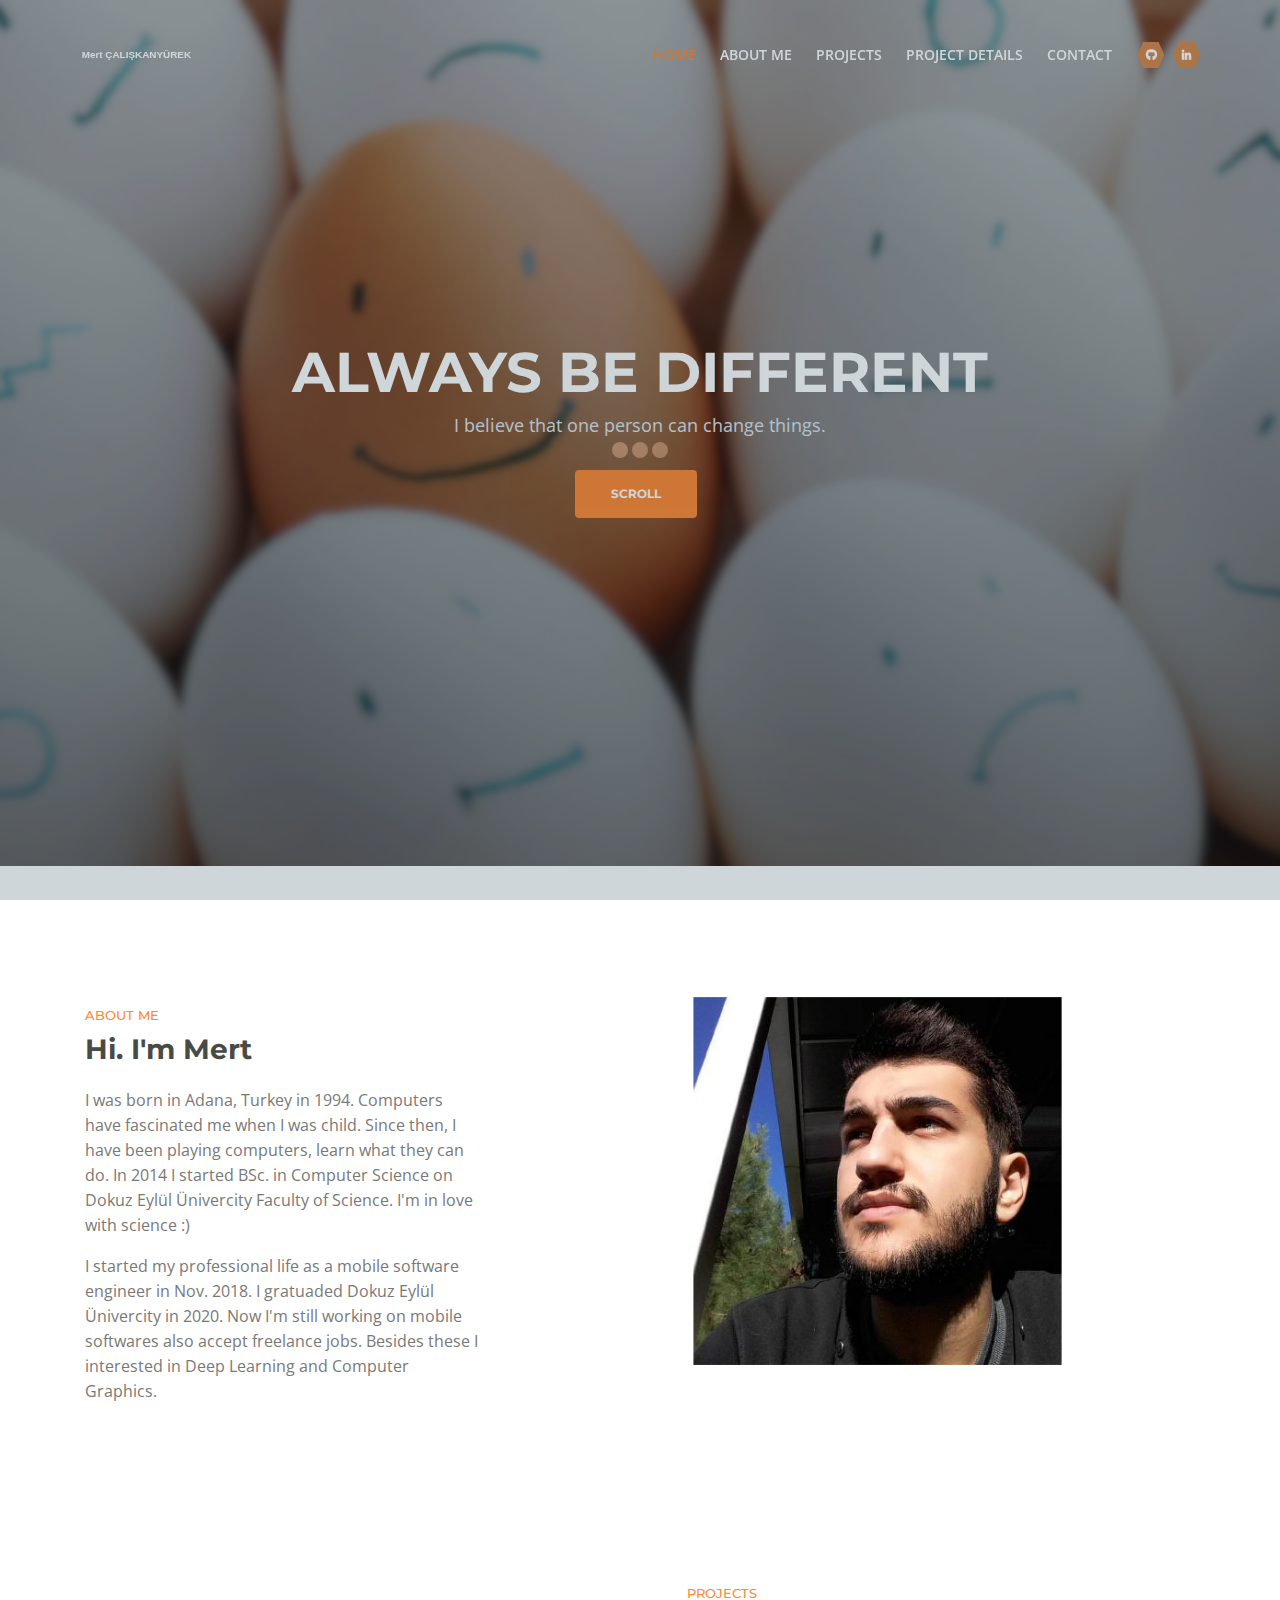
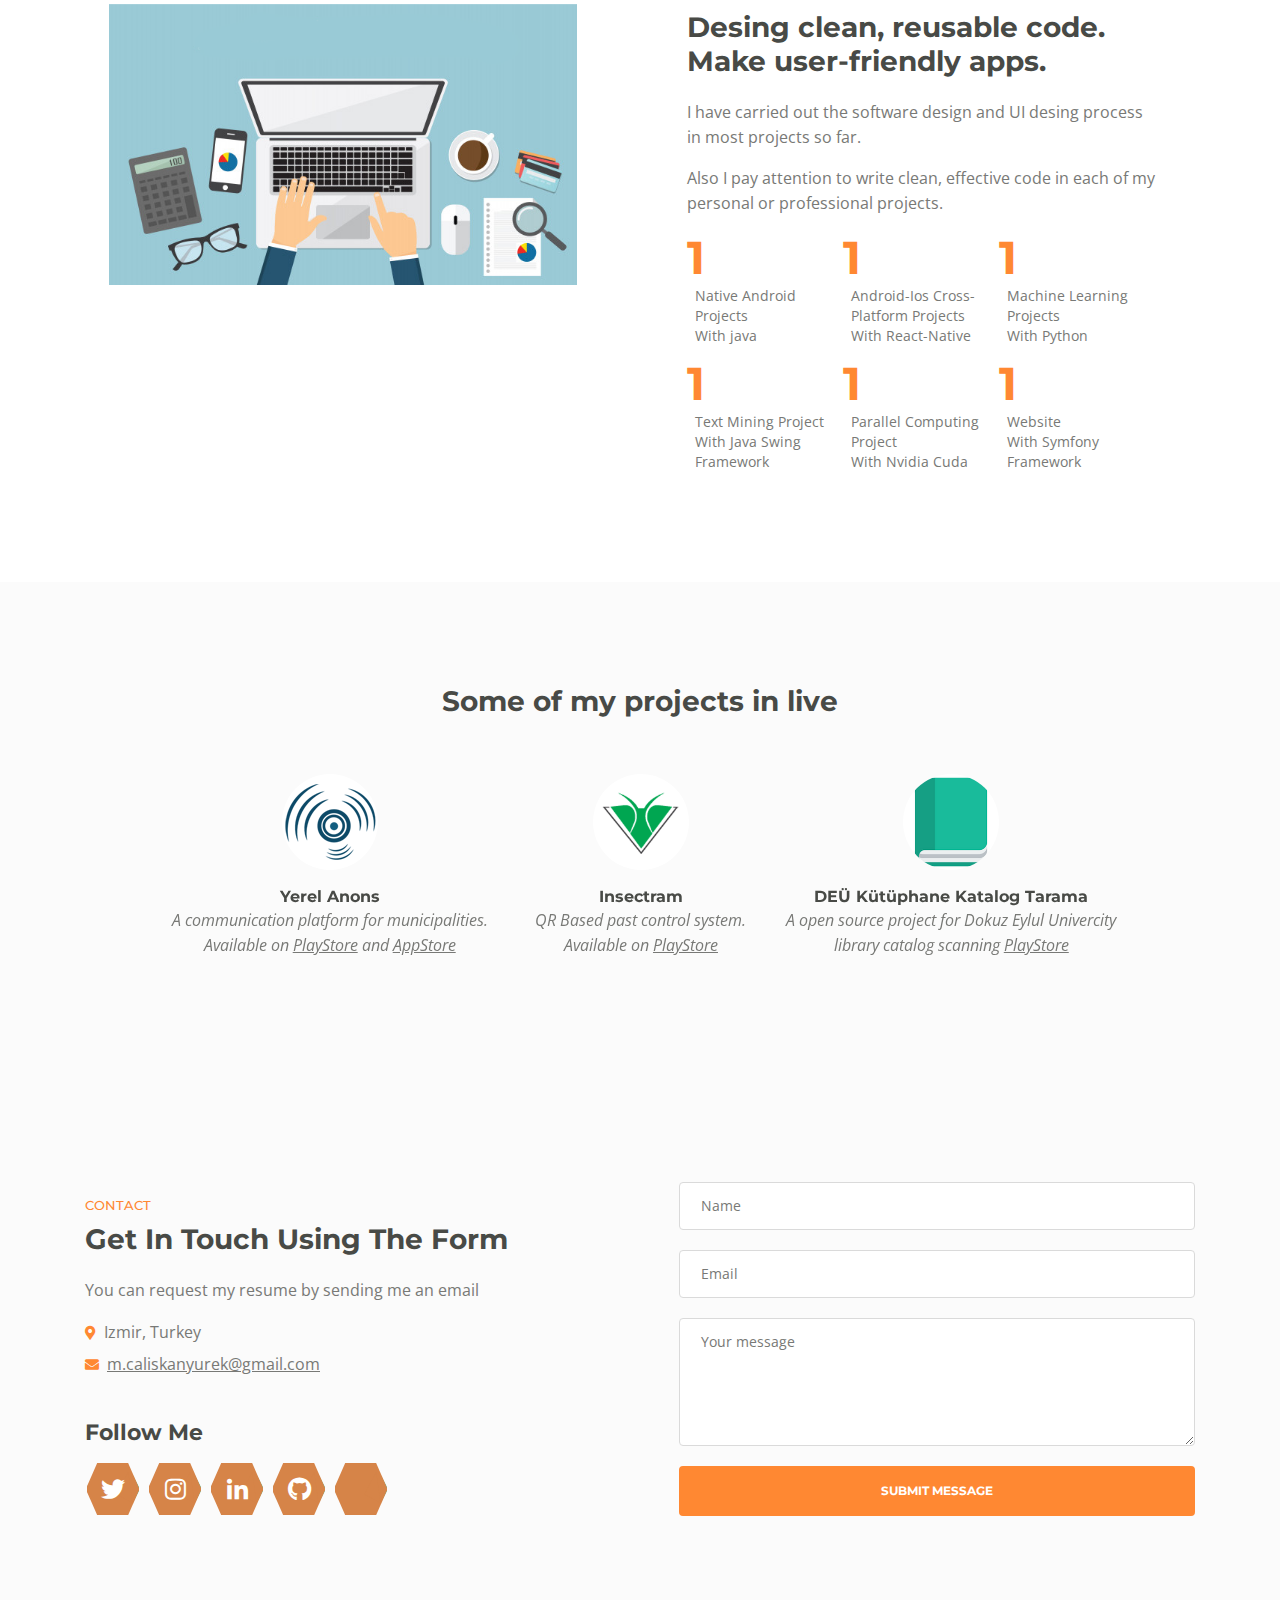
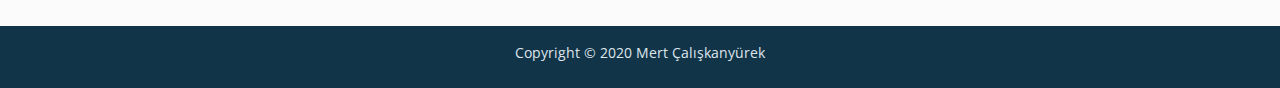
==== index.html @ 9ec05bd0 "first commit" ====
<!DOCTYPE html>
<html lang="en">
<head>
    <meta charset="utf-8">
    <meta name="viewport" content="width=device-width, initial-scale=1, shrink-to-fit=no">

    <!-- SEO Meta Tags -->
    <meta name="description" content="My name is Mert. I am a computer scientist. I computer softwares and what they can do.">
    <meta name="author" content="Mert Çalışkanyürek">

    <!-- OG Meta Tags to improve the way the post looks when you share the page on LinkedIn, Facebook, Google+ -->
	<meta property="og:site_name" content="Mert Çalışkanyürek Personal Website" /> <!-- website name -->
	<meta property="og:site" content="mertcaliskanyurek.github.io" /> <!-- website link -->
	<meta property="og:title" content="Mert Çalışkanyürek Personal Website"/> <!-- title shown in the actual shared post -->
	<meta property="og:description" content="Mert Çalışkanyürek Personal Website" /> <!-- description shown in the actual shared post -->

    <!-- Website Title -->
    <title>Mert Çalışkanyürek Personal Website</title>

    <!-- Styles -->
    <link href="https://fonts.googleapis.com/css?family=Montserrat:500,700&display=swap&subset=latin-ext" rel="stylesheet">
    <link href="https://fonts.googleapis.com/css?family=Open+Sans:400,400i,600&display=swap&subset=latin-ext" rel="stylesheet">
    <link href="css/bootstrap.css" rel="stylesheet">
    <link href="css/fontawesome-all.css" rel="stylesheet">
    <link href="css/swiper.css" rel="stylesheet">
	<link href="css/magnific-popup.css" rel="stylesheet">
	<link href="css/styles.css" rel="stylesheet">

	<!-- Favicon  -->
    <link rel="icon" href="images/favicon.png">
</head>
<body data-spy="scroll" data-target=".fixed-top">

    <!-- Preloader -->
	<div class="spinner-wrapper">
        <div class="spinner">
            <div class="bounce1"></div>
            <div class="bounce2"></div>
            <div class="bounce3"></div>
        </div>
    </div>
    <!-- end of preloader -->


    <!-- Navbar -->
    <nav class="navbar navbar-expand-md navbar-dark navbar-custom fixed-top">
        <!-- Text Logo - Use this if you don't have a graphic logo -->
        <!-- <a class="navbar-brand logo-text page-scroll" href="index.html">Aria</a> -->

        <!-- Image Logo -->
        <a class="navbar-brand logo-image" href="index.html"><img src="images/logo.svg" alt="alternative"></a>

        <!-- Mobile Menu Toggle Button -->
        <button class="navbar-toggler" type="button" data-toggle="collapse" data-target="#navbarsExampleDefault" aria-controls="navbarsExampleDefault" aria-expanded="false" aria-label="Toggle navigation">
            <span class="navbar-toggler-awesome fas fa-bars"></span>
            <span class="navbar-toggler-awesome fas fa-times"></span>
        </button>
        <!-- end of mobile menu toggle button -->

        <div class="collapse navbar-collapse" id="navbarsExampleDefault">
            <ul class="navbar-nav ml-auto">
                <li class="nav-item">
                    <a class="nav-link page-scroll" href="#header">HOME <span class="sr-only">(current)</span></a>
                </li>
                <li class="nav-item">
                    <a class="nav-link page-scroll" href="#about">ABOUT ME</a>
                </li>
                <li class="nav-item">
                    <a class="nav-link page-scroll" href="#projects">PROJECTS</a>
                </li>
                <li class="nav-item">
                    <a class="nav-link page-scroll" href="#project_details">PROJECT DETAILS</a>
                </li>
                <li class="nav-item">
                    <a class="nav-link page-scroll" href="#contact">CONTACT</a>
                </li>
            </ul>
            <span class="nav-item social-icons">
                <span class="fa-stack">
                    <a href="https://github.com/mertcaliskanyurek">
                        <span class="hexagon"></span>
                        <i class="fab fa-github fa-stack-1x"></i>
                    </a>
                </span>
                <span class="fa-stack">
                    <a href="https://www.linkedin.com/in/mert-%C3%A7al%C4%B1%C5%9Fkany%C3%BCrek-559464158">
                        <span class="hexagon"></span>
                        <i class="fab fa-linkedin-in fa-stack-1x"></i>
                    </a>
                </span>
            </span>
        </div>
    </nav> <!-- end of navbar -->
    <!-- end of navbar -->


    <!-- Header -->
    <header id="header" class="header">
        <div class="header-content">
            <div class="container">
                <div class="row">
                    <div class="col-lg-12">
                        <div class="text-container">
                            <h1>ALWAYS BE <span id="js-rotating">DIFFERENT, PASSIONATE, CREATIVE</span></h1>
                            <p class="p-heading p-large">I believe that one person can change things.</p>
                            <a class="btn-solid-lg page-scroll" href="#about">SCROLL</a>
                        </div>
                    </div> <!-- end of col -->
                </div> <!-- end of row -->
            </div> <!-- end of container -->
        </div> <!-- end of header-content -->
    </header> <!-- end of header -->
    <!-- end of header -->

    <!-- ABOUT -->
    <div id="about" class="basic-1">
        <div class="container">
            <div class="row">
                <div class="col-lg-5">
                    <div class="text-container">
                        <div class="section-title">ABOUT ME</div>
                        <h2>Hi. I'm Mert</h2>
                        <p>I was born in Adana, Turkey in 1994. Computers have fascinated me when I was child.
                          Since then, I have been playing computers, learn what they can do. In 2014 I started
                          BSc. in Computer Science on Dokuz Eylül Ünivercity Faculty of Science. I'm in love with science :)
                        </p>
                        <p>
                          I started my professional life as a mobile software engineer in Nov. 2018.
                          I gratuaded Dokuz Eylül Ünivercity in 2020. Now I'm still working on mobile softwares also accept freelance jobs.
                          Besides these I interested in Deep Learning and Computer Graphics.
                        </p>
                        <!--<p class="testimonial-text">"Our mission here at Aira is to get you through those tough moments relying on our team's expertise in starting and growing companies."</p>
                        <div class="testimonial-author">Louise Donovan - CEO</div>-->
                    </div> <!-- end of text-container -->
                </div> <!-- end of col -->
                <div class="col-lg-7">
                    <div class="image-container">
                        <img class="img-fluid" src="images/about.png" alt="alternative">
                    </div> <!-- end of image-container -->
                </div> <!-- end of col -->
            </div> <!-- end of row -->
        </div> <!-- end of container -->
    </div> <!-- end of basic-1 -->
    <!-- end of intro -->


    <!-- Description -->

    <!-- end of description -->


    <!-- Services -->

    <!-- end of services -->


    <!-- Details -->


    <!-- end of details  -->




    <!-- Projects -->

    <!-- end of projects -->


    <!-- Project Lightboxes -->

    <!-- end of project lightboxes -->

    <!-- Team -->

    <!-- end of team -->


    <!-- About -->
    <div id="projects" class="counter">
        <div class="container">
            <div class="row">
                <div class="col-lg-5 col-xl-6">
                    <div class="image-container">
                        <img class="img-fluid" src="images/projects.png" alt="alternative">
                    </div> <!-- end of image-container -->
                </div> <!-- end of col -->
                <div class="col-lg-7 col-xl-6">
                    <div class="text-container">
                        <div class="section-title">PROJECTS</div>
                        <h2>Desing clean, reusable code. Make user-friendly apps.</h2>
                        <p>I have carried out the software design and UI desing process in most projects so far.</p>
                        <p>Also I pay attention to write clean, effective code in each of my personal or professional projects.</p>

                        <!-- Counter -->
                        <div id="counter">
                            <div class="cell">
                                <div class="counter-value number-count" data-count="5">1</div>
                                <div class="counter-info">Native Android Projects<br>With java</div>
                            </div>
                            <div class="cell">
                                <div class="counter-value number-count" data-count="4">1</div>
                                <div class="counter-info">Android-Ios Cross-Platform Projects<br>With React-Native</div>
                            </div>
                            <div class="cell">
                                <div class="counter-value number-count" data-count="2">1</div>
                                <div class="counter-info">Machine Learning Projects<br>With Python</div>
                            </div>
                        </div>
                        <div id="counter">
                            <div class="cell">
                                <div class="counter-value number-count" data-count="1">1</div>
                                <div class="counter-info">Text Mining Project<br>With Java Swing Framework</div>
                            </div>
                            <div class="cell">
                                <div class="counter-value number-count" data-count="1">1</div>
                                <div class="counter-info">Parallel Computing Project <br>With Nvidia Cuda</div>
                            </div>
                            <div class="cell">
                                <div class="counter-value number-count" data-count="1">1</div>
                                <div class="counter-info">Website <br>With Symfony Framework</div>
                            </div>
                        </div>
                        <!-- end of counter -->

                    </div> <!-- end of text-container -->
                </div> <!-- end of col -->
            </div> <!-- end of row -->
        </div> <!-- end of container -->
    </div> <!-- end of counter -->
    <!-- end of about -->

    <!-- Testimonials -->
    <div id="project_details" class="slider">
        <div class="container">
            <div class="row">
                <div class="col-lg-12">
                    <h2>Some of my projects in live</h2>
                    <p class="p-heading"></p>
                </div> <!-- end of col -->
            </div> <!-- end of row -->
            <div class="row">
                <div class="col-lg-12">

                    <!-- Card Slider -->
                    <div class="slider-container">
                        <div class="swiper-container card-slider">
                            <div class="swiper-wrapper">

                                <!-- Slide -->
                                <div class="">
                                    <div class="card">
                                        <a class="card-image mb-3" href="https://yerelanons.net" class="card-body">
                                            <img class="card-image" src="images/yerelanons.png" title="go to website">
                                        </a>
                                        <div class="testimonial-author">Yerel Anons</div>
                                        <div class="testimonial-text">A communication platform for municipalities.
                                          Available on <a href="https://play.google.com/store/apps/details?id=com.yerelanons">PlayStore</a>
                                          and <a href="https://apps.apple.com/tr/app/yerel-anons/id1500438122?l=tr"> AppStore </a>
                                        </div>
                                    </div>
                                </div> <!-- end of swiper-slide -->
                                <!-- end of slide -->

                                <!-- Slide -->
                                <div class="">
                                    <div class="card">
                                        <a class="card-image mb-3" href="https://insectram.io" class="card-body">
                                            <img class="card-image"src="images/insectram.png" title="go to website">
                                        </a>
                                        <div class="testimonial-author">Insectram</div>
                                        <div class="testimonial-text">QR Based past control system. Available on
                                          <a href="https://play.google.com/store/apps/details?id=tr.com.datahan.insectram">PlayStore</a>
                                        </div>
                                    </div>
                                </div> <!-- end of swiper-slide -->
                                <!-- end of slide -->

                                <!-- Slide -->
                                <div class="">
                                    <div class="card">
                                        <a class="card-image mb-3" href="http://www.kutuphane.deu.edu.tr/en/home-page/" class="card-body">
                                            <img class="card-image"src="images/deu.png" title="go to website">
                                        </a>
                                        <div class="testimonial-author">DEÜ Kütüphane Katalog Tarama</div>
                                        <div class="testimonial-text">A open source project for Dokuz Eylul Univercity library catalog scanning
                                          <a href="https://play.google.com/store/apps/details?id=mosstech.dokuzeylulkatalogtarama">PlayStore</a>
                                        </div>
                                    </div>
                                </div> <!-- end of swiper-slide -->
                                <!-- end of slide -->

                            </div> <!-- end of swiper-wrapper -->

                            <!-- Add Arrows
                            <div class="swiper-button-next"></div>
                            <div class="swiper-button-prev"></div>
                            <!- end of add arrows -->

                        </div> <!-- end of swiper-container -->
                    </div> <!-- end of sliedr-container -->
                    <!-- end of card slider -->

                </div> <!-- end of col -->
            </div> <!-- end of row -->
        </div> <!-- end of container -->
    </div> <!-- end of slider -->
    <!-- end of testimonials -->


    <!-- Contact -->
    <div id="contact" class="form-2">
        <div class="container">
            <div class="row">
                <div class="col-lg-6">
                    <div class="text-container">
                        <div class="section-title">CONTACT</div>
                        <h2>Get In Touch Using The Form</h2>
                        <p>You can request my resume by sending me an email</p>
                        <ul class="list-unstyled li-space-lg">
                            <li class="address"><i class="fas fa-map-marker-alt"></i>Izmir, Turkey</li>
                            <li><i class="fas fa-envelope"></i><a href="mailto:m.caliskanyurek@gmail.com">m.caliskanyurek@gmail.com</a></li>
                        </ul>
                        <h3>Follow Me</h3>

                        <span class="fa-stack">
                            <a href="https://twitter.com/mertsoyadiuzun">
                                <span class="hexagon"></span>
                                <i class="fab fa-twitter fa-stack-1x"></i>
                            </a>
                        </span>
                        <span class="fa-stack">
                            <a href="https://www.instagram.com/m.caliskanyurek/">
                                <span class="hexagon"></span>
                                <i class="fab fa-instagram fa-stack-1x"></i>
                            </a>
                        </span>
                        <span class="fa-stack">
                            <a href="https://www.linkedin.com/in/mert-%C3%A7al%C4%B1%C5%9Fkany%C3%BCrek-559464158">
                                <span class="hexagon"></span>
                                <i class="fab fa-linkedin-in fa-stack-1x"></i>
                            </a>
                        </span>
                        <span class="fa-stack">
                            <a href="https://github.com/mertcaliskanyurek">
                                <span class="hexagon"></span>
                                <i class="fab fa-github fa-stack-1x"></i>
                            </a>
                        </span>
                        <span class="fa-stack">
                            <a href="https://www.hackerrank.com/m_caliskanyurek">
                                <span class="hexagon"></span>
                                <i class="fab fa-hackerrank fa-stack-1x"></i>
                            </a>
                        </span>
                    </div> <!-- end of text-container -->
                </div> <!-- end of col -->
                <div class="col-lg-6">

                    <!-- Contact Form -->
                    <form id="contactForm" data-toggle="validator" data-focus="false">
                        <div class="form-group">
                            <input type="text" class="form-control-input" id="cname" required>
                            <label class="label-control" for="cname">Name</label>
                            <div class="help-block with-errors"></div>
                        </div>
                        <div class="form-group">
                            <input type="email" class="form-control-input" id="cemail" required>
                            <label class="label-control" for="cemail">Email</label>
                            <div class="help-block with-errors"></div>
                        </div>
                        <div class="form-group">
                            <textarea class="form-control-textarea" id="cmessage" required></textarea>
                            <label class="label-control" for="cmessage">Your message</label>
                            <div class="help-block with-errors"></div>
                        </div>
                        <div class="form-group">
                            <button type="submit" class="form-control-submit-button">SUBMIT MESSAGE</button>
                        </div>
                        <div class="form-message">
                            <div id="cmsgSubmit" class="h3 text-center hidden"></div>
                        </div>
                    </form>
                    <!-- end of contact form -->

                </div> <!-- end of col -->
            </div> <!-- end of row -->
        </div> <!-- end of container -->
    </div> <!-- end of form-2 -->
    <!-- end of contact -->

    <!-- Copyright -->
    <div class="copyright">
        <div class="container">
            <div class="row">
                <div class="col-lg-12">
                    <p class="p-small">Copyright © 2020 <a href="#">Mert Çalışkanyürek</a></p>
                </div> <!-- end of col -->
            </div> <!-- enf of row -->
        </div> <!-- end of container -->
    </div> <!-- end of copyright -->
    <!-- end of copyright -->


    <!-- Scripts -->
    <script src="js/jquery.min.js"></script> <!-- jQuery for Bootstrap's JavaScript plugins -->
    <script src="js/popper.min.js"></script> <!-- Popper tooltip library for Bootstrap -->
    <script src="js/bootstrap.min.js"></script> <!-- Bootstrap framework -->
    <script src="js/jquery.easing.min.js"></script> <!-- jQuery Easing for smooth scrolling between anchors -->
    <script src="js/swiper.min.js"></script> <!-- Swiper for image and text sliders -->
    <script src="js/jquery.magnific-popup.js"></script> <!-- Magnific Popup for lightboxes -->
    <script src="js/morphext.min.js"></script> <!-- Morphtext rotating text in the header -->
    <script src="js/isotope.pkgd.min.js"></script> <!-- Isotope for filter -->
    <script src="js/validator.min.js"></script> <!-- Validator.js - Bootstrap plugin that validates forms -->
    <script src="js/scripts.js"></script> <!-- Custom scripts -->
</body>
</html>
---- css/styles.css ----
ff8832/* Template: Aria - Business HTML Landing Page Template
   Author: Inovatik
   Created: Jul 2019
   Description: Master CSS file
*/

/*****************************************
Table Of Contents:

01. General Styles
02. Preloader
03. Navigation
04. Header
05. Intro
06. Description
07. Services
08. Details 1
09. Details 2
10. Testimonials
11. Call Me
12. Projects
13. Project Lightboxes
14. Team
15. About
16. Contact
17. Footer
18. Copyright
19. Back To Top Button
20. Extra Pages
21. Media Queries
******************************************/

/*****************************************
Colors:

- Backgrounds - light gray #fbfbfb
- Background - dark blue #153e52
- Backgrounds navbar, footer - dark gray #113448
- Buttons, bullets, icons - green #ff8832 new ff8832
- Headings text - black #484a46
- Body text - gray #787976
- Body text - light gray #dfe5ec
******************************************/


/******************************/
/*     01. General Styles     */
/******************************/
body,
html {
    width: 100%;
	height: 100%;
}

body, p {
	color: #787976;
	font: 400 1rem/1.5625rem "Open Sans", sans-serif;
}

.p-large {
	font: 400 1.125rem/1.625rem "Open Sans", sans-serif;
}

.p-small {
	font: 400 0.875rem/1.375rem "Open Sans", sans-serif;
}

.p-heading {
	margin-bottom: 3.5rem;
	text-align: center;
}

.li-space-lg li {
	margin-bottom: 0.375rem;
}

.indent {
	padding-left: 1.25rem;
}

h1 {
	color: #484a46;
	font: 700 2.5rem/3rem "Montserrat", sans-serif;
}

h2 {
	color: #484a46;
	font: 700 1.75rem/2.125rem "Montserrat", sans-serif;
}

h3 {
	color: #484a46;
	font: 700 1.375rem/1.75rem "Montserrat", sans-serif;
}

h4 {
	color: #484a46;
	font: 700 1.25rem/1.625rem "Montserrat", sans-serif;
}

h5 {
	color: #484a46;
	font: 700 1.125rem/1.5rem "Montserrat", sans-serif;
}

h6 {
	color: #484a46;
	font: 700 1rem/1.375rem "Montserrat", sans-serif;
}

a {
	color: #787976;
	text-decoration: underline;
}

a:hover {
	color: #787976;
	text-decoration: underline;
}

a.green {
	color: #ff8832;
}

a.white,
.white {
	color: #dfe5ec;
}

.testimonial-text {
	font-style: italic;
}

.testimonial-author {
	font: 700 1rem/1.375rem "Montserrat", sans-serif;
}

strong {
	color: #484a46;
}

.section-title {
	color: #ff8832;
	font: 500 0.8125rem/1.125rem "Montserrat", sans-serif;
}

.btn-solid-reg {
	display: inline-block;
	padding: 1.1875rem 1.875rem 1.1875rem 1.875rem;
	border: 0.125rem solid #ff8832;
	border-radius: 0.25rem;
	background-color: #ff8832;
	color: #fff;
	font: 700 0.75rem/0 "Montserrat", sans-serif;
	text-decoration: none;
	transition: all 0.2s;
}

.btn-solid-reg:hover {
	background-color: transparent;
	color: #ff8832;
	text-decoration: none;
}

.btn-solid-lg {
	display: inline-block;
	padding: 1.375rem 2.125rem 1.375rem 2.125rem;
	border: 0.125rem solid #ff8832;
	border-radius: 0.25rem;
	background-color: #ff8832;
	color: #fff;
	font: 700 0.75rem/0 "Montserrat", sans-serif;
	text-decoration: none;
	transition: all 0.2s;
}

.btn-solid-lg:hover {
	background-color: transparent;
	color: #ff8832;
	text-decoration: none;
}

.btn-outline-reg {
	display: inline-block;
	padding: 1.1875rem 1.875rem 1.1875rem 1.875rem;
	border: 0.125rem solid #787976;
	border-radius: 0.25rem;
	background-color: transparent;
	color: #787976;
	font: 700 0.75rem/0 "Montserrat", sans-serif;
	text-decoration: none;
	transition: all 0.2s;
}

.btn-outline-reg:hover {
	background-color: #787976;
	color: #fff;
	text-decoration: none;
}

.btn-outline-lg {
	display: inline-block;
	padding: 1.375rem 2.125rem 1.375rem 2.125rem;
	border: 0.125rem solid #787976;
	border-radius: 0.25rem;
	background-color: transparent;
	color: #787976;
	font: 700 0.75rem/0 "Montserrat", sans-serif;
	text-decoration: none;
	transition: all 0.2s;
}

.btn-outline-lg:hover {
	background-color: #787976;
	color: #fff;
	text-decoration: none;
}

.btn-outline-sm {
	display: inline-block;
	padding: 1rem 1.625rem 0.9375rem 1.625rem;
	border: 0.125rem solid #787976;
	border-radius: 0.25rem;
	background-color: transparent;
	color: #787976;
	font: 700 0.75rem/0 "Montserrat", sans-serif;
	text-decoration: none;
	transition: all 0.2s;
}

.btn-outline-sm:hover {
	background-color: #787976;
	color: #fff;
	text-decoration: none;
}

.form-group {
	position: relative;
	margin-bottom: 1.25rem;
}

.form-group.has-error.has-danger {
	margin-bottom: 0.625rem;
}

.form-group.has-error.has-danger .help-block.with-errors ul {
	margin-top: 0.375rem;
}

.label-control {
	position: absolute;
	top: 0.8125rem;
	left: 1.375rem;
	color: #787976;
	opacity: 1;
	font: 400 0.875rem/1.375rem "Open Sans", sans-serif;
	cursor: text;
	transition: all 0.2s ease;
}

/* IE10+ hack to solve lower label text position compared to the rest of the browsers */
@media screen and (-ms-high-contrast: active), screen and (-ms-high-contrast: none) {
	.label-control {
		top: 0.9375rem;
	}
}

.form-control-input:focus + .label-control,
.form-control-input.notEmpty + .label-control,
.form-control-textarea:focus + .label-control,
.form-control-textarea.notEmpty + .label-control {
	top: 0.125rem;
	opacity: 1;
	font-size: 0.75rem;
	font-weight: 500;
}

.form-control-input,
.form-control-select {
	display: block; /* needed for proper display of the label in Firefox, IE, Edge */
	width: 100%;
	padding-top: 1.25rem;
	padding-bottom: 0.25rem;
	padding-left: 1.3125rem;
	border: 1px solid #dadada;
	border-radius: 0.25rem;
	background-color: #fff;
	color: #787976;
	font: 400 0.875rem/1.375rem "Open Sans", sans-serif;
	transition: all 0.2s;
	-webkit-appearance: none; /* removes inner shadow on form inputs on ios safari */
}

.form-control-select {
	padding-top: 0.5rem;
	padding-bottom: 0.5rem;
	height: 3rem;
}

/* IE10+ hack to solve lower label text position compared to the rest of the browsers */
@media screen and (-ms-high-contrast: active), screen and (-ms-high-contrast: none) {
	.form-control-input {
		padding-top: 1.25rem;
		padding-bottom: 0.75rem;
		line-height: 1.75rem;
	}

	.form-control-select {
		padding-top: 0.875rem;
		padding-bottom: 0.75rem;
		height: 3.125rem;
		line-height: 2.125rem;
	}
}

select {
    /* you should keep these first rules in place to maintain cross-browser behavior */
    -webkit-appearance: none;
	-moz-appearance: none;
	-ms-appearance: none;
    -o-appearance: none;
    appearance: none;
    background-image: url('../images/down-arrow.png');
    background-position: 96% 50%;
    background-repeat: no-repeat;
    outline: none;
}

select::-ms-expand {
    display: none; /* removes the ugly default down arrow on select form field in IE11 */
}

.form-control-textarea {
	display: block; /* used to eliminate a bottom gap difference between Chrome and IE/FF */
	width: 100%;
	height: 8rem; /* used instead of html rows to normalize height between Chrome and IE/FF */
	padding-top: 1.25rem;
	padding-left: 1.3125rem;
	border: 1px solid #dadada;
	border-radius: 0.25rem;
	background-color: #fff;
	color: #787976;
	font: 400 1rem/1.5625rem "Open Sans", sans-serif;
	transition: all 0.2s;
}

.form-control-input:focus,
.form-control-select:focus,
.form-control-textarea:focus {
	border: 1px solid #a1a1a1;
	outline: none; /* Removes blue border on focus */
}

.form-control-input:hover,
.form-control-select:hover,
.form-control-textarea:hover {
	border: 1px solid #a1a1a1;
}

.checkbox {
	font: 400 0.875rem/1.375rem "Open Sans", sans-serif;
}

input[type='checkbox'] {
	vertical-align: -15%;
	margin-right: 0.375rem;
}

/* IE10+ hack to raise checkbox field position compared to the rest of the browsers */
@media screen and (-ms-high-contrast: active), screen and (-ms-high-contrast: none) {
	input[type='checkbox'] {
		vertical-align: -9%;
	}
}

.form-control-submit-button {
	display: inline-block;
	width: 100%;
	height: 3.125rem;
	border: 0.125rem solid #ff8832;
	border-radius: 0.25rem;
	background-color: #ff8832;
	color: #fff;
	font: 700 0.75rem/1.75rem "Montserrat", sans-serif;
	cursor: pointer;
	transition: all 0.2s;
}

.form-control-submit-button:hover {
	background-color: transparent;
	color: #ff8832;
}

/* Form Success And Error Message Formatting */
#lmsgSubmit.h3.text-center.tada.animated,
#cmsgSubmit.h3.text-center.tada.animated,
#pmsgSubmit.h3.text-center.tada.animated,
#lmsgSubmit.h3.text-center,
#cmsgSubmit.h3.text-center,
#pmsgSubmit.h3.text-center {
	display: block;
	margin-bottom: 0;
	color: #b93636;
	font: 400 1.125rem/1rem "Open Sans", sans-serif;
}

.help-block.with-errors .list-unstyled {
	color: #787976;
	font-size: 0.75rem;
	line-height: 1.125rem;
	text-align: left;
}

.help-block.with-errors ul {
	margin-bottom: 0;
}
/* end of form success and error message formatting */

/* Form Success And Error Message Animation - Animate.css */
@-webkit-keyframes tada {
	from {
		-webkit-transform: scale3d(1, 1, 1);
		-ms-transform: scale3d(1, 1, 1);
		transform: scale3d(1, 1, 1);
	}
	10%, 20% {
		-webkit-transform: scale3d(.9, .9, .9) rotate3d(0, 0, 1, -3deg);
		-ms-transform: scale3d(.9, .9, .9) rotate3d(0, 0, 1, -3deg);
		transform: scale3d(.9, .9, .9) rotate3d(0, 0, 1, -3deg);
	}
	30%, 50%, 70%, 90% {
		-webkit-transform: scale3d(1.1, 1.1, 1.1) rotate3d(0, 0, 1, 3deg);
		-ms-transform: scale3d(1.1, 1.1, 1.1) rotate3d(0, 0, 1, 3deg);
		transform: scale3d(1.1, 1.1, 1.1) rotate3d(0, 0, 1, 3deg);
	}
	40%, 60%, 80% {
		-webkit-transform: scale3d(1.1, 1.1, 1.1) rotate3d(0, 0, 1, -3deg);
		-ms-transform: scale3d(1.1, 1.1, 1.1) rotate3d(0, 0, 1, -3deg);
		transform: scale3d(1.1, 1.1, 1.1) rotate3d(0, 0, 1, -3deg);
	}
	to {
		-webkit-transform: scale3d(1, 1, 1);
		-ms-transform: scale3d(1, 1, 1);
		transform: scale3d(1, 1, 1);
	}
}

@keyframes tada {
	from {
		-webkit-transform: scale3d(1, 1, 1);
		-ms-transform: scale3d(1, 1, 1);
		transform: scale3d(1, 1, 1);
	}
	10%, 20% {
		-webkit-transform: scale3d(.9, .9, .9) rotate3d(0, 0, 1, -3deg);
		-ms-transform: scale3d(.9, .9, .9) rotate3d(0, 0, 1, -3deg);
		transform: scale3d(.9, .9, .9) rotate3d(0, 0, 1, -3deg);
	}
	30%, 50%, 70%, 90% {
		-webkit-transform: scale3d(1.1, 1.1, 1.1) rotate3d(0, 0, 1, 3deg);
		-ms-transform: scale3d(1.1, 1.1, 1.1) rotate3d(0, 0, 1, 3deg);
		transform: scale3d(1.1, 1.1, 1.1) rotate3d(0, 0, 1, 3deg);
	}
	40%, 60%, 80% {
		-webkit-transform: scale3d(1.1, 1.1, 1.1) rotate3d(0, 0, 1, -3deg);
		-ms-transform: scale3d(1.1, 1.1, 1.1) rotate3d(0, 0, 1, -3deg);
		transform: scale3d(1.1, 1.1, 1.1) rotate3d(0, 0, 1, -3deg);
	}
	to {
		-webkit-transform: scale3d(1, 1, 1);
		-ms-transform: scale3d(1, 1, 1);
		transform: scale3d(1, 1, 1);
	}
}

.tada {
	-webkit-animation-name: tada;
	animation-name: tada;
}

.animated {
	-webkit-animation-duration: 1s;
	animation-duration: 1s;
	-webkit-animation-fill-mode: both;
	animation-fill-mode: both;
}
/* end of form success and error message animation - Animate.css */

/* Fade-move Animation For Lightbox - Magnific Popup */
/* at start */
.my-mfp-slide-bottom .zoom-anim-dialog {
	opacity: 0;
	transition: all 0.2s ease-out;
	-webkit-transform: translateY(-1.25rem) perspective(37.5rem) rotateX(10deg);
	-ms-transform: translateY(-1.25rem) perspective(37.5rem) rotateX(10deg);
	transform: translateY(-1.25rem) perspective(37.5rem) rotateX(10deg);
}

/* animate in */
.my-mfp-slide-bottom.mfp-ready .zoom-anim-dialog {
	opacity: 1;
	-webkit-transform: translateY(0) perspective(37.5rem) rotateX(0);
	-ms-transform: translateY(0) perspective(37.5rem) rotateX(0);
	transform: translateY(0) perspective(37.5rem) rotateX(0);
}

/* animate out */
.my-mfp-slide-bottom.mfp-removing .zoom-anim-dialog {
	opacity: 0;
	-webkit-transform: translateY(-0.625rem) perspective(37.5rem) rotateX(10deg);
	-ms-transform: translateY(-0.625rem) perspective(37.5rem) rotateX(10deg);
	transform: translateY(-0.625rem) perspective(37.5rem) rotateX(10deg);
}

/* dark overlay, start state */
.my-mfp-slide-bottom.mfp-bg {
	opacity: 0;
	transition: opacity 0.2s ease-out;
}

/* animate in */
.my-mfp-slide-bottom.mfp-ready.mfp-bg {
	opacity: 0.8;
}
/* animate out */
.my-mfp-slide-bottom.mfp-removing.mfp-bg {
	opacity: 0;
}
/* end of fade-move animation for lightbox - magnific popup */

/* Fade Animation For Image Slider - Magnific Popup */
@-webkit-keyframes fadeIn {
	from {
		opacity: 0;
	}
	to {
		opacity: 1;
	}
}

@keyframes fadeIn {
	from {
		opacity: 0;
	}
	to {
		opacity: 1;
	}
}

.fadeIn {
	-webkit-animation: fadeIn 0.6s;
	animation: fadeIn 0.6s;
}

@-webkit-keyframes fadeOut {
	from {
		opacity: 1;
	}
	to {
		opacity: 0;
	}
}

@keyframes fadeOut {
	from {
		opacity: 1;
	}
	to {
		opacity: 0;
	}
}

.fadeOut {
	-webkit-animation: fadeOut 0.8s;
	animation: fadeOut 0.8s;
}
/* end of fade animation for image slider - magnific popup */


/*************************/
/*     02. Preloader     */
/*************************/
.spinner-wrapper {
	position: fixed;
	z-index: 999999;
	top: 0;
	right: 0;
	bottom: 0;
	left: 0;
	background: #113448;
}

.spinner {
	position: absolute;
	top: 50%; /* centers the loading animation vertically one the screen */
	left: 50%; /* centers the loading animation horizontally one the screen */
	width: 3.75rem;
	height: 1.25rem;
	margin: -0.625rem 0 0 -1.875rem; /* is width and height divided by two */
	text-align: center;
}

.spinner > div {
	display: inline-block;
	width: 1rem;
	height: 1rem;
	border-radius: 100%;
	background-color: #fff;
	-webkit-animation: sk-bouncedelay 1.4s infinite ease-in-out both;
	animation: sk-bouncedelay 1.4s infinite ease-in-out both;
}

.spinner .bounce1 {
	-webkit-animation-delay: -0.32s;
	animation-delay: -0.32s;
}

.spinner .bounce2 {
	-webkit-animation-delay: -0.16s;
	animation-delay: -0.16s;
}

@-webkit-keyframes sk-bouncedelay {
	0%, 80%, 100% { -webkit-transform: scale(0); }
	40% { -webkit-transform: scale(1.0); }
}

@keyframes sk-bouncedelay {
	0%, 80%, 100% {
		-webkit-transform: scale(0);
		-ms-transform: scale(0);
		transform: scale(0);
	} 40% {
		-webkit-transform: scale(1.0);
		-ms-transform: scale(1.0);
		transform: scale(1.0);
	}
}


/**************************/
/*     03. Navigation     */
/**************************/
.navbar-custom {
	padding-top: 0.375rem;
	padding-bottom: 0.375rem;
	background-color: #113448;
	box-shadow: 0 0.0625rem 0.375rem 0 rgba(0, 0, 0, 0.1);
	font: 600 0.875rem/0.875rem "Open Sans", sans-serif;
	transition: all 0.2s;
}

.navbar-custom .navbar-brand {
	font-size: 0;
}

.navbar-custom .navbar-brand.logo-image img {
    width: 7.0625rem;
	height: 2rem;
	-webkit-backface-visibility: hidden;
}

.navbar-custom .navbar-brand.logo-text {
	margin-top: 0.25rem;
	margin-bottom: 0.25rem;
	font: 700 2.25rem/1.5rem "Montserrat", sans-serif;
	color: #fff;
	text-decoration: none;
}

.navbar-custom .navbar-nav {
	margin-top: 0.75rem;
	margin-bottom: 0.5rem;
}

.navbar-custom .nav-item .nav-link {
	padding: 0.625rem 0.75rem 0.625rem 0.75rem;
	color: #fff;
	text-decoration: none;
	transition: all 0.2s ease;
}

.navbar-custom .nav-item .nav-link:hover,
.navbar-custom .nav-item .nav-link.active {
	color: #ff8832;
}

/* Dropdown Menu */
.navbar-custom .dropdown:hover > .dropdown-menu {
	display: block; /* this makes the dropdown menu stay open while hovering it */
	min-width: auto;
	animation: fadeDropdown 0.2s; /* required for the fade animation */
}

@keyframes fadeDropdown {
    0% {
        opacity: 0;
    }

    100% {
        opacity: 1;
    }
}

.navbar-custom .dropdown-toggle:focus { /* removes dropdown outline on focus  */
	outline: 0;
}

.navbar-custom .dropdown-menu {
	margin-top: 0;
	border: none;
	border-radius: 0.25rem;
	background-color: #113448;
}

.navbar-custom .dropdown-item {
	color: #fff;
	text-decoration: none;
}

.navbar-custom .dropdown-item:hover {
	background-color: #113448;
}

.navbar-custom .dropdown-item .item-text {
	font: 600 0.875rem/0.875rem "Open Sans", sans-serif;
}

.navbar-custom .dropdown-item:hover .item-text {
	color: #ff8832;
}

.navbar-custom .dropdown-items-divide-hr {
	width: 100%;
	height: 1px;
	margin: 0.75rem auto 0.75rem auto;
	border: none;
	background-color: #b5bcc4;
	opacity: 0.2;
}
/* end of dropdown menu */

.navbar-custom .social-icons {
	display: none;
}

.navbar-custom .navbar-toggler {
	border: none;
	color: #fff;
	font-size: 2rem;
}

.navbar-custom button[aria-expanded='false'] .navbar-toggler-awesome.fas.fa-times{
	display: none;
}

.navbar-custom button[aria-expanded='false'] .navbar-toggler-awesome.fas.fa-bars{
	display: inline-block;
}

.navbar-custom button[aria-expanded='true'] .navbar-toggler-awesome.fas.fa-bars{
	display: none;
}

.navbar-custom button[aria-expanded='true'] .navbar-toggler-awesome.fas.fa-times{
	display: inline-block;
	margin-right: 0.125rem;
}


/*********************/
/*    04. Header     */
/*********************/
.header {
	background: linear-gradient(rgba(0, 0, 0, 0.3), rgba(0, 0, 0, 0.5)), url('../images/header-background.jpg') center center no-repeat;
	background-size: cover;
}

.header .header-content {
	padding-top: 8rem;
	padding-bottom: 2.125rem;
	text-align: center;
}

.header .text-container {
	margin-bottom: 3rem;
}

.header h1 {
	margin-bottom: 0.5rem;
	color: #fff;
}

.header .p-large {
	margin-bottom: 2rem;
	color: #dfe5ec;
}

.header .btn-solid-lg {
	margin-right: 0.5rem;
	margin-bottom: 1.25rem;
}


/*********************/
/*     05. Intro     */
/*********************/
.basic-1 {
	padding-top: 6.5rem;
	padding-bottom: 3rem;
}

.basic-1 .text-container {
	margin-bottom: 3rem;
}

.basic-1 .section-title {
	margin-bottom: 0.5rem;
}

.basic-1 h2 {
	margin-bottom: 1.375rem;
}

.basic-1 .testimonial-author {
	color: #484a46;
}

/* Hover Animation */
.basic-1 .image-container {
	overflow: hidden;
	border-radius: 0.25rem;
}

.basic-1 .image-container img {
	margin: 0;
	border-radius: 0.25rem;
	transition: all 0.3s;
}

.basic-1 .image-container:hover img {
	-moz-transform: scale(1.15);
	-webkit-transform: scale(1.15);
	transform: scale(1.15);
}
/* end of hover animation */


/***************************/
/*     06. Description     */
/***************************/
.cards-1 {
	padding-top: 3rem;
	padding-bottom: 2.875rem;
}

.cards-1 .card {
	margin-bottom: 2.5rem;
	border: none;
	text-align: center;
}

.cards-1 .fa-stack {
	width: 6rem;
	height: 6rem;
	margin-right: auto;
	margin-bottom: 1rem;
	margin-left: auto;
	line-height: 6rem;
	text-align: left;
}

.cards-1 .fa-stack .hexagon {
	position: absolute;
	width: 6rem;
	height: 6rem;
	background: url('../images/hexagon-green.svg') center center no-repeat;
	background-size: 6rem 6rem;
}

.cards-1 .fa-stack-1x {
	color: #fff;
	font-size: 2rem;
}

.cards-1 .card-body {
	padding: 0;
}

.cards-1 .card-title {
	margin-bottom: 0.625rem;
}


/************************/
/*     07. Services     */
/************************/
.cards-2 {
	padding-top: 6.625rem;
	padding-bottom: 1.25rem;
	background-color: #fbfbfb;
}

.cards-2 .section-title {
	margin-bottom: 0.5rem;
	text-align: center;
}

.cards-2 h2 {
	margin-bottom: 3.25rem;
	text-align: center;
}

.cards-2 .card {
	margin-bottom: 5.625rem;
	border: none;
	background-color: transparent;
}

.cards-2 .card-image img {
	border-top-left-radius: 0.375rem;
	border-top-right-radius: 0.375rem;
}

.cards-2 .card-body {
	padding: 2.25rem 2rem 2.125rem 2rem;
	border: 1px solid #ebe8e8;
	border-bottom-left-radius: 0.375rem;
	border-bottom-right-radius: 0.375rem;
	background-color: #fff;
}

.cards-2 h3 {
	margin-bottom: 0.75rem;
	text-align: center;
}

.cards-2 .list-unstyled {
	margin-bottom: 1.5rem;
}

.cards-2 .list-unstyled .fas {
	color: #ff8832;
	font-size: 0.5rem;
	line-height: 1.375rem;
}

.cards-2 .list-unstyled .media-body {
	margin-left: 0.625rem;
}

.cards-2 .price {
	margin-bottom: 0.25rem;
	color: #484a46;
	font: 700 1rem/1.5rem "Montserrat", sans-serif;
	text-align: center;
}

.cards-2 .price span {
	color: #ff8832;
}

.cards-2 .button-container {
	margin-top: -1.375rem;
	text-align: center;
}

.cards-2 .btn-solid-reg:hover {
	background-color: #fff;
}


/*************************/
/*     08. Details 1     */
/*************************/
.accordion .area-1 {
	height: 27rem;
	background: url('../images/details-1-background.jpg') center center no-repeat;
	background-size: cover;
}

.accordion .accordion-container {
	max-width: 90%;
	margin-right: auto;
	margin-left: auto;
	padding-top: 6.375rem;
	padding-bottom: 1.5rem;
}

.accordion h2 {
	margin-bottom: 1.625rem;
}

.accordion .item {
	margin-bottom: 2rem;
}

.accordion h4 {
	margin-bottom: 0;
}

.accordion span[aria-expanded="true"] .circle-numbering,
.accordion span[aria-expanded="false"] .circle-numbering {
	display: inline-block;
	width: 2.25rem;
	height: 2.25rem;
	margin-right: 0.875rem;
	border: 0.125rem solid #ff8832;
	border-radius: 50%;
	background-color: #ff8832;
	color: #fff;
	font: 700 1rem/2.125rem "Montserrat", sans-serif;
	text-align: center;
	vertical-align: middle;
	cursor: pointer;
	transition: all 0.2s ease;
}

.accordion span[aria-expanded="false"] .circle-numbering {
	border: 0.125rem solid #484a46;
	background-color: transparent;
	color: #484a46;
}

.accordion .item:hover span[aria-expanded="false"] .circle-numbering {
	border: 0.125rem solid #ff8832;
	color: #ff8832;
}

.accordion .accordion-title {
	display: inline-block;
	width: 70%;
	margin-top: 0.125rem;
	margin-bottom: 0.25rem;
	color: #484a46;
	font: 700 1.25rem/1.75rem "Montserrat", sans-serif;
	vertical-align: middle;
	cursor: pointer;
	transition: all 0.2s ease;
}

.accordion .item:hover .accordion-title {
	color: #ff8832;
}

.accordion span[aria-expanded="true"] .accordion-title {
	color: #ff8832;
}

.accordion .accordion-body {
	margin-left: 3.125rem;
}


/*************************/
/*     09. Details 2     */
/*************************/
.tabs .tabs-container {
	max-width: 90%;
	margin-right: auto;
	margin-left: auto;
	padding-top: 2rem;
	padding-bottom: 5.75rem;
}

.tabs .nav-tabs {
	justify-content: center;
	margin-bottom: 1.125rem;
	border-bottom: none;
}

.tabs .nav-link {
	margin-right: 1.625rem;
	margin-bottom: 0.875rem;
	padding: 0;
	border: none;
	border-radius: 0.25rem;
	color: #c1cace;
	font: 700 1.375rem/1.375rem "Montserrat", sans-serif;
	text-decoration: none;
	transition: all 0.2s ease;
}

.tabs .nav-link:hover,
.tabs .nav-link.active {
	color: #ff8832;
}

.tabs .nav-link .fas {
	margin-right: 0.125rem;
	font-size: 0.875rem;
	vertical-align: 20%;
}

.tabs #tab-1 .progress-container {
	margin-top: 1.5rem;
}

.tabs #tab-1 .progress-container .title {
	margin-bottom: 0.25rem;
	color: #484a46;
	font: 600 0.875rem/1.25rem "Open Sans", sans-serif;
}

.tabs #tab-1 .progress {
	height: 1.375rem;
	margin-bottom: 1.125rem;
	border-radius: 0.125rem;
	background-color: #f9fafc;
}

.tabs #tab-1 .progress-bar {
	display: block;
	padding-left: 1.5rem;
	border-radius: 0.125rem;
	background: linear-gradient(to bottom right, #ff8832, #1bd1a7);
}

.tabs #tab-1 .progress-bar.first {
	width: 100%;
}

.tabs #tab-1 .progress-bar.second {
	width: 75%;
}

.tabs #tab-1 .progress-bar.third {
	width: 90%;
}

.tabs #tab-2 .list-unstyled {
	margin-top: 1.75rem;
	margin-bottom: 0;
	vertical-align: top;
}

.tabs #tab-2 .list-unstyled .media {
	margin-bottom: 2rem;
}

.tabs #tab-2 .list-unstyled .media-bullet {
	color: #ff8832;
	font-weight: 600;
	font-size: 2rem;
	line-height: 2rem;
}

.tabs #tab-2 .list-unstyled .media-body {
	margin-left: 0.875rem;
}

.tabs #tab-3 .list-unstyled .fas {
	color: #ff8832;
	font-size: 0.5rem;
	line-height: 1.375rem;
}

.tabs #tab-3 .list-unstyled .media-body {
	margin-left: 0.625rem;
}

.tabs #tab-3 .list-unstyled {
	margin-bottom: 1.75rem;
}

.tabs .area-2 {
	height: 27rem;
	background: url('../images/details-2-background.jpg') center center no-repeat;
	background-size: cover;
}


/****************************/
/*     10. Testimonials     */
/****************************/
.slider {
	padding-top: 6.375rem;
	padding-bottom: 6.5rem;
	background-color: #fbfbfb;
}

.slider h2 {
	margin-bottom: 0.75rem;
	text-align: center;
}

.slider .slider-container {
	position: relative;
}

.slider .swiper-container {
	position: static;
	width: 90%;
	text-align: center;
}

.slider .swiper-button-prev:focus,
.slider .swiper-button-next:focus {
	/* even if you can't see it chrome you can see it on mobile device */
	outline: none;
}

.slider .swiper-button-prev {
	left: -0.5rem;
	background-image: url("data:image/svg+xml;charset=utf-8,%3Csvg%20xmlns%3D'http%3A%2F%2Fwww.w3.org%2F2000%2Fsvg'%20viewBox%3D'0%200%2028%2044'%3E%3Cpath%20d%3D'M0%2C22L22%2C0l2.1%2C2.1L4.2%2C22l19.9%2C19.9L22%2C44L0%2C22L0%2C22L0%2C22z'%20fill%3D'%23787976'%2F%3E%3C%2Fsvg%3E");
	background-size: 1.125rem 1.75rem;
}

.slider .swiper-button-next {
	right: -0.5rem;
	background-image: url("data:image/svg+xml;charset=utf-8,%3Csvg%20xmlns%3D'http%3A%2F%2Fwww.w3.org%2F2000%2Fsvg'%20viewBox%3D'0%200%2028%2044'%3E%3Cpath%20d%3D'M27%2C22L27%2C22L5%2C44l-2.1-2.1L22.8%2C22L2.9%2C2.1L5%2C0L27%2C22L27%2C22z'%20fill%3D'%23787976'%2F%3E%3C%2Fsvg%3E");
	background-size: 1.125rem 1.75rem;
}

.slider .card {
	position: relative;
	border: none;
	background-color: transparent;
}

.slider .card-image {
	width: 6rem;
	height: 6rem;
	margin-right: auto;
	margin-bottom: 0.25rem;
	margin-left: auto;
	border-radius: 50%;
}

.slider .card .card-body {
	padding-bottom: 0;
}

.slider .testimonial-text {
	margin-bottom: 0.625rem;
}

.slider .testimonial-author {
	color: #484a46;
}


/**********************/
/*     11. Call Me    */
/**********************/
.form-1 {
	padding-top: 6.625rem;
	padding-bottom: 5.625rem;
	background-color: #153e52;
}

.form-1 .text-container {
	margin-bottom: 4rem;
}

.form-1 .section-title {
	margin-bottom: 0.5rem;
}

.form-1 h2 {
	margin-bottom: 1.375rem;
	color: #fff;
}

.form-1 .list-unstyled .fas {
	color: #ff8832;
	font-size: 0.5rem;
	line-height: 1.375rem;
}

.form-1 .list-unstyled .media-body {
	margin-left: 0.625rem;
}

.form-1 .label-control {
	color: #fff;
}

.form-1 .form-control-input,
.form-1 .form-control-select {
	border: 1px solid #39728f;
	background-color: #2a5d77;
	color: #fff;
}

.form-1 .form-control-textarea {
	border: 1px solid #39728f;
	background-color: #2a5d77;
	color: #fff;
}

.form-1 .form-control-input:focus,
.form-1 .form-control-input:hover,
.form-1 .form-control-select:focus,
.form-1 .form-control-select:hover,
.form-1 .form-control-textarea:focus,
.form-1 .form-control-textarea:hover {
	border: 1px solid #fff;
}

#lmsgSubmit.h3.text-center.tada.animated,
#lmsgSubmit.h3.text-center {
	color: #fff;
}

.form-1 .help-block.with-errors .list-unstyled {
	color: #dfe5ec;
}


/************************/
/*     12. Projects     */
/************************/
.filter {
	padding-top: 6.5rem;
	padding-bottom: 7rem;
}

.filter .section-title {
	margin-bottom: 0.5rem;
}

.filter h2,
.filter .section-title {
	text-align: center;
}

.filter h2 {
	margin-bottom: 3.25rem;
}

.filter .button-group {
	text-align: center;
}

.filter .button-group a {
	display: inline-block;
	margin-right: 0.1875rem;
	margin-bottom: 0.5rem;
	margin-left: 0.1875rem;
	padding: 0.3125rem 1.375rem 0.25rem 1.375rem;
	border-radius: 0.25rem;
	background-color: #f1f4f7;
	color: #7b7e85;
	font: 700 0.75rem/1.25rem "Montserrat", sans-serif;
	cursor: pointer;
	transition: all 0.2s ease;
}

.filter .button-group a:hover {
	background-color: #ff8832;
	color: #fff;
}

.filter .button-group a.button.is-checked {
	background-color: #ff8832;
	color: #fff;
}

.filter .grid {
	margin-top: 1.25rem;
	border-radius: 0.375rem;
}

/* Hover Animation */
.filter .element-item {
	position: relative;
	float: left;
	overflow: hidden;
	width: 50%;
	background-color: #000; /* to hide 1px white margin in IE */
}

.filter .element-item img {
	max-width: 100%;
	margin: 0;
	transition: all 0.3s;
}

.filter .element-item:hover img {
	-moz-transform: scale(1.15);
	-webkit-transform: scale(1.15);
	transform: scale(1.15);
}
/* end of hover animation */

.filter .element-item .element-item-overlay {
	position: absolute;
	z-index: 2;
	top: 0;
	left: 0;
	width: 100%;
	height: 100%;
	background-color: rgba(0, 0, 0, 0.4);
	opacity: 1;
	text-align: center;
	transition: all 0.3s;
}

.filter .element-item .element-item-overlay span {
	position: absolute;
	z-index: 3;
	top: 42%;
	right: 0;
	left: 0;
	color: #fff;
	font: 700 1.125rem/1.625rem "Montserrat", sans-serif;
}


/**********************************/
/*     13. Project Lightboxes     */
/**********************************/
.lightbox-basic {
	position: relative;
	max-width: 62.5rem;
	margin: 2.5rem auto;
	padding: 1.5625rem;
	border-radius: 0.25rem;
	background: #fff;
	text-align: left;
}

.lightbox-basic img {
	margin-right: auto;
	margin-bottom: 2rem;
	margin-left: auto;
	border-radius: 0.25rem;
}

.lightbox-basic .line-heading {
	width: 3rem;
	height: 1px;
	margin-top: 0;
	margin-bottom: 0.625rem;
	margin-left: 0;
	border: none;
	background-color: #ff8832;
}

.lightbox-basic h6 {
	margin-bottom: 2rem;
}

.lightbox-basic .testimonial-container {
	margin-top: 1.75rem;
	margin-bottom: 2.125rem;
	padding: 1.125rem 1.5rem 1.125rem 1.5rem;
	border-radius: 0.25rem;
	background-color: #fbfbfb;
}

.lightbox-basic .testimonial-text {
	margin-bottom: 0.5rem;
}

.lightbox-basic .testimonial-author {
	margin-bottom: 0;
}

.lightbox-basic .btn-solid-reg,
.lightbox-basic .btn-outline-reg {
	margin-right: 0.375rem;
	margin-bottom: 1rem;
}

.lightbox-basic a.mfp-close.as-button {
	position: relative;
	width: auto;
	height: auto;
	margin-right: 0.5rem;
	color: #484a46;
	opacity: 1;
}

.lightbox-basic a.mfp-close.as-button:hover {
	color: #f2f2f2;
}

.lightbox-basic button.mfp-close.x-button {
	position: absolute;
	top: -0.375rem;
	right: -0.375rem;
	width: 2.75rem;
	height: 2.75rem;
}


/********************/
/*     14. Team     */
/********************/
.basic-2 {
	padding-top: 6.375rem;
	padding-bottom: 3.375rem;
	background-color: #fbfbfb;
	text-align: center;
}

.basic-2 h2 {
	margin-bottom: 0.75rem;
}

.basic-2 .team-member {
	display: inline-block;
	max-width: 13rem;
	margin-right: 1.5rem;
	margin-bottom: 3.5rem;
	margin-left: 1.5rem;
}

/* Hover Animation */
.basic-2 .image-wrapper {
	overflow: hidden;
	margin-bottom: 1.5rem;
}

.basic-2 .image-wrapper img {
	margin: 0;
	transition: all 0.3s;
}

.basic-2 .image-wrapper:hover img {
	-moz-transform: scale(1.15);
	-webkit-transform: scale(1.15);
	transform: scale(1.15);
}
/* end of hover animation */

.basic-2 .team-member .p-large {
	margin-bottom: 0.25rem;
}

.basic-2 .team-member .job-title {
	margin-bottom: 0.75rem;
	color: #484a46;
	font: 700 1rem/1.375rem "Montserrat", sans-serif;
}

.basic-2 .fa-stack {
	width: 1.75rem;
	height: 1.75rem;
	margin-right: 0.125rem;
	margin-left: 0.125rem;
}

.basic-2 .fa-stack .hexagon {
	position: absolute;
	left: 0;
	width: 1.75rem;
	height: 1.75rem;
	background: url('../images/hexagon-green.svg') center center no-repeat;
	background-size: 1.75rem 1.75rem;
	transition: all 0.2s ease;
}

.basic-2 .fa-stack:hover .hexagon {
	background: url('../images/hexagon-white.svg') center center no-repeat;
	background-size: 1.75rem 1.75rem;
}

.basic-2 .fa-stack-1x {
	font-size: 0.6875rem;
	line-height: 1.75rem;
	color: #fff;
	transition: all 0.2s ease;
}

.basic-2 .fa-stack:hover .fa-stack-1x {
	color: #ff8832;
}


/*********************/
/*     15. About     */
/*********************/
.counter {
	padding-top: 6.875rem;
	padding-bottom: 5.25rem;
}

.counter .image-container {
	margin-bottom: 3rem;
}

.counter .image-container img {
	border-radius: 0.25rem;
}

.counter .section-title {
	margin-bottom: 0.5rem;
}

.counter h2 {
	margin-bottom: 1.375rem;
}

.counter .list-unstyled {
	margin-bottom: 1.5rem;
}

.counter .list-unstyled .fas {
	color: #ff8832;
	font-size: 0.5rem;
	line-height: 1.375rem;
}

.counter .list-unstyled .media-body {
	margin-left: 0.625rem;
}

.counter #counter {
	text-align: center;
}

.counter #counter .cell {
	display: inline-block;
	width: 9.5rem;
	margin-bottom: 0.75rem;
}

.counter #counter .counter-value {
	display: inline-block;
	margin-bottom: 0.125rem;
	color: #ff8832;
	font: 700 2.875rem/3.25rem "Montserrat", sans-serif;
	vertical-align: middle;
}

.counter #counter .counter-info {
	display: inline-block;
	margin-left: 0.5rem;
	font-size: 0.875rem;
	line-height: 1.25rem;
	vertical-align: middle;
}


/***********************/
/*     16. Contact     */
/***********************/
.form-2 {
	padding-top: 6.625rem;
	padding-bottom: 5.625rem;
	background-color: #fbfbfb;
}

.form-2 .text-container {
	margin-bottom: 3rem;
}

.form-2 .section-title {
	margin-bottom: 0.5rem;
 }

.form-2 h2 {
	margin-bottom: 1.375rem;
}

.form-2 .list-unstyled {
	margin-bottom: 2.25rem;
	font-size: 1rem;
	line-height: 1.625rem;
}

.form-2 .list-unstyled .fas,
.form-2 .list-unstyled .fab {
	margin-right: 0.5rem;
	font-size: 0.875rem;
	color: #ff8832;
}

.form-2 .list-unstyled .fa-phone {
	vertical-align: 3%;
}

.form-2 h3 {
	margin-bottom: 1rem;
}

.form-2 .fa-stack {
	margin-right: 0.25rem;
	margin-bottom: 0.75rem;
	margin-left: 0.125rem;
	width: 3.25rem;
	height: 3.25rem;
}

.form-2 .fa-stack .hexagon {
	position: absolute;
	width: 3.25rem;
	height: 3.25rem;
	background: url('../images/hexagon-green.svg') center center no-repeat;
	background-size: 3.25rem 3.25rem;
	transition: all 0.2s ease;
}

.form-2 .fa-stack:hover .hexagon {
	background: url('../images/hexagon-white.svg') center center no-repeat;
	background-size: 3.25rem 3.25rem;
}

.form-2 .fa-stack-1x {
	font-size: 1.5rem;
	line-height: 3.25rem;
	color: #fff;
	transition: all 0.2s ease;
}

.form-2 .fa-stack:hover .fa-stack-1x {
	color: #ff8832;
}


/**********************/
/*     17. Footer     */
/**********************/
.footer {
	padding-top: 5rem;
	background-color: #113448;
}

.footer .text-container {
	margin-bottom: 2.25rem;
}

.footer h4 {
	margin-bottom: 0.75rem;
	color: #fff;
}

.footer p,
.footer ul {
	font-size: 0.875rem;
	line-height: 1.375rem;
}


/*************************/
/*     18. Copyright     */
/*************************/
.copyright {
	padding-top: 1rem;
	padding-bottom: 0.5rem;
	background-color: #113448;
	text-align: center;
}

.copyright p,
.copyright a {
	color: #dfe5ec;
	text-decoration: none;
}


/**********************************/
/*     19. Back To Top Button     */
/**********************************/
a.back-to-top {
	position: fixed;
	z-index: 999;
	right: 0.75rem;
	bottom: 0.75rem;
	display: none;
	width: 2.625rem;
	height: 2.625rem;
	border-radius: 1.875rem;
	background: #ff8832 url("../images/up-arrow.png") no-repeat center 47%;
	background-size: 1.125rem 1.125rem;
	text-indent: -9999px;
}

a:hover.back-to-top {
	background-color: #13aa87;
}


/***************************/
/*     20. Extra Pages     */
/***************************/
.ex-header {
	padding-top: 8rem;
	padding-bottom: 5rem;
	background-color: #153e52;
	text-align: center;
}

.ex-header h1 {
	color: #fff;
}

.ex-basic-1 {
	padding-top: 2rem;
	padding-bottom: 0.875rem;
	background-color: #fbfbfb;
}

.ex-basic-1 .breadcrumbs {
	margin-bottom: 1rem;
}

.ex-basic-1 .breadcrumbs .fa {
	margin-right: 0.5rem;
	margin-left: 0.625rem;
}

.ex-basic-2 {
	padding-top: 4.75rem;
	padding-bottom: 4rem;
}

.ex-basic-2 h3 {
	margin-bottom: 1rem;
}

.ex-basic-2 .text-container {
	margin-bottom: 3.625rem;
}

.ex-basic-2 .text-container.last {
	margin-bottom: 0;
}

.ex-basic-2 .list-unstyled .fas {
	color: #ff8832;
	font-size: 0.5rem;
	line-height: 1.375rem;
}

.ex-basic-2 .list-unstyled .media-body {
	margin-left: 0.625rem;
}

.ex-basic-2 .form-container {
	margin-top: 2.5rem;
}

.ex-basic-2 .btn-outline-reg {
	margin-top: 1.75rem;
}


/*****************************/
/*     21. Media Queries     */
/*****************************/
/* Min-width width 768px */
@media (min-width: 768px) {

	/* General Styles */
	.p-heading {
		width: 85%;
		margin-right: auto;
		margin-left: auto;
	}
	/* end of general styles */


	/* Navigation */
	.navbar-custom {
		padding: 2.125rem 1.5rem 2.125rem 2rem;
		box-shadow: none;
        background: transparent;
	}

	.navbar-custom .navbar-brand.logo-text {
		color: #fff;
	}

	.navbar-custom .navbar-nav {
		margin-top: 0;
		margin-bottom: 0;
	}

	.navbar-custom .nav-item .nav-link {
		padding: 0.25rem 0.75rem 0.25rem 0.75rem;
	}

	.navbar-custom .nav-item .nav-link:hover,
	.navbar-custom .nav-item .nav-link.active {
		color: #ff8832;
	}

	.navbar-custom.top-nav-collapse {
        padding: 0.375rem 1.5rem 0.375rem 2rem;
		box-shadow: 0 0.0625rem 0.375rem 0 rgba(0, 0, 0, 0.1);
		background-color: #113448;
	}

	.navbar-custom.top-nav-collapse .navbar-brand.logo-text {
		color: #fff;
	}

	.navbar-custom.top-nav-collapse .nav-item .nav-link {
		color: #fff;
	}

	.navbar-custom.top-nav-collapse .nav-item .nav-link:hover,
	.navbar-custom.top-nav-collapse .nav-item .nav-link.active {
		color: #ff8832;
	}

	.navbar-custom .dropdown-menu {
		padding-top: 1rem;
		padding-bottom: 1rem;
		border-top: 0.75rem solid rgba(0, 0, 0, 0);
		border-radius: 0.25rem;
		box-shadow: 0 0.25rem 0.375rem 0 rgba(0, 0, 0, 0.03);
	}

	.navbar-custom.top-nav-collapse .dropdown-menu {
		border-top: 0.125rem solid rgba(0, 0, 0, 0);
	}

	.navbar-custom .dropdown-item {
		padding-top: 0.25rem;
		padding-bottom: 0.25rem;
	}

	.navbar-custom .dropdown-items-divide-hr {
		width: 84%;
	}
	/* end of navigation */


	/* Header */
	.header .header-content {
		padding-top: 13rem;
		padding-bottom: 7.5rem;
	}

	.header h1 {
		font: 700 3.5rem/4rem "Montserrat", sans-serif;
	}
	/* end of header */


	/* Details 1 */
	.accordion .accordion-container {
		max-width: 70%;
	}
	/* end of details 1 */


	/* Details 2 */
	.tabs .tabs-container {
		max-width: 70%;
	}

	.tabs #tab-2 .list-unstyled {
		display: inline-block;
		width: 45%;
		margin-top: 0;
	}

	.tabs #tab-2 .list-unstyled.first {
		margin-right: 2rem;
	}
	/* end of details 2 */


	/* Testimonials */
	.slider .swiper-button-prev {
		left: 1rem;
		width: 1.375rem;
		background-size: 1.375rem 2.125rem;
	}

	.slider .swiper-button-next {
		right: 1rem;
		width: 1.375rem;
		background-size: 1.375rem 2.125rem;
	}
	/* end of testimonials */


	/* Projects */
	.filter .element-item {
		width: 25%;
	}

	.filter .element-item .element-item-overlay {
		opacity: 0;
		transition: opacity 0.3s ease;
	}

	.filter .element-item:hover .element-item-overlay {
		opacity: 1;
	}
	/* end of projects */


	/* About */
	.counter #counter {
		text-align: left;
	}

	.counter #counter .cell {
	}
	/* end of about */


	/* Contact */
	.form-2 .list-unstyled li {
		display: inline-block;
		margin-right: 1rem;
	}

	.form-2 .list-unstyled .address {
		display: block;
	}
	/* end of contact */


	/* Extra Pages */
	.ex-header {
		padding-top: 11rem;
		padding-bottom: 9rem;
	}

	.ex-basic-2 .form-container {
		margin-top: 0.5rem;
	}
	/* end of extra pages */
}
/* end of min-width width 768px */


/* Min-width width 992px */
@media (min-width: 992px) {

	/* General Styles */
	.p-heading {
		width: 65%;
	}
	/* end of general styles */


	/* Navigation */
	.navbar-custom .social-icons {
		display: block;
		margin-left: 0.5rem;
	}

	.navbar-custom .fa-stack {
		margin-left: 0.375rem;
		font-size: 0.8125rem;
	}

	.navbar-custom .fa-stack .hexagon {
		width: 1.625rem;
		height: 1.625rem;
		position: absolute;
		background: url('../images/hexagon-green.svg') center center no-repeat;
		background-size: 1.625rem 1.625rem;
		transition: all 0.2s ease;
	}

	.navbar-custom .fa-stack:hover .hexagon {
		background: url('../images/hexagon-white.svg') center center no-repeat;
		background-size: 1.625rem 1.625rem;
	}

	.navbar-custom .fa-stack-1x {
		font-size: 0.6875rem;
		line-height: 1.625rem;
		color: #fff;
		transition: all 0.2s ease;
	}

	.navbar-custom .fa-stack:hover .fa-stack-1x {
		color: #d68448;
	}
	/* end of navigation */


	/* Header */
	.header .header-content {
		padding-top: 14rem;
		padding-bottom: 15rem;
	}

	.header .text-container {
		margin-top: 6.5rem;
	}
	/* end of header */


	/* Intro */
	.basic-1 {
		padding-top: 6.875rem;
	}

	.basic-1 .text-container {
		margin-bottom: 0;
	}
	/* end of intro */


	/* Description */
	.cards-1 .card {
		display: inline-block;
		max-width: 17.5rem;
		text-align: left;
		vertical-align: top;
	}

	.cards-1 div.card:nth-child(3n+2) {
		margin-right: 2.5rem;
		margin-left: 2.5rem;
	}
	/* end of description */


	/* Services */
	.cards-2 .card {
		max-width: 18.25rem;
		display: inline-block;
		vertical-align: top;
	}

	.cards-2 .col-lg-12 div.card:nth-child(3n+2) {
		margin-right: 1.25rem;
		margin-left: 1.25rem;
	}
	/* end of services */


	/* Details 1 */
	.accordion {
		height: 34.625rem;
	}

	.accordion .area-1 {
		width: 50%;
		height: 100%;
		display: inline-block;
	}

	.accordion .area-2 {
		width: 50%;
		height: 100%;
		display: inline-block;
		vertical-align: top;
	}

	.accordion .accordion-container {
		max-width: 88%;
		margin-left: 2rem;
		padding-bottom: 0;
	}

	.accordion .accordion-title {
		width: 85%;
	}
	/* end of details 1 */


	/* Details 2 */
	.tabs {
		height: 36.125rem;
	}

	.tabs .area-1 {
		width: 50%;
		height: 100%;
		display: inline-block;
		vertical-align: top;
	}

	.tabs .area-2 {
		width: 50%;
		height: 100%;
		display: inline-block;
	}

	.tabs .tabs-container {
		max-width: 88%;
		margin-left: 2rem;
		padding-top: 6.75rem;
		padding-bottom: 0;
	}

	.tabs .nav-tabs {
		justify-content: flex-start;
	}
	/* end of details 2 */


	/* Call Me */
	.form-1 {
		padding-top: 7rem;
	}

	.form-1 .text-container {
		margin-bottom: 0;
	}
	/* end of call me */


	/* Project Lightboxes */
	.lightbox-basic img {
		margin-bottom: 0;
	}

	.lightbox-basic h3 {
		margin-top: 0.375rem;
	}

	.lightbox-basic .btn-solid-reg,
	.lightbox-basic .btn-outline-reg {
		margin-bottom: 0;
	}
	/* end of project lightboxes */


	/* Team */
	.basic-2 .team-member {
		width: 12.75rem;
		max-width: 100%;
		margin-right: 0.75rem;
		margin-left: 0.75rem;
	}
	/* end of team */


	/* About */
	.counter .image-container {
		margin-bottom: 0;
	}
	/* end of about */


	/* Contact */
	.form-2 {
		padding-top: 6.875rem;
	}

	.form-2 .text-container {
		margin-bottom: 0;
	}
	/* end of contact */


	/* Extra Pages */
	.ex-header h1 {
		width: 80%;
		margin-right: auto;
		margin-left: auto;
	}

	.ex-basic-2 {
		padding-bottom: 5rem;
	}
	/* end of extra pages */
}
/* end of min-width width 992px */


/* Min-width width 1200px */
@media (min-width: 1200px) {

	/* General Styles */
	.p-heading {
		width: 55%;
	}
	/* end of general styles */


	/* Navigation */
	.navbar-custom {
		padding-right: 5rem;
		padding-left: 5rem;
	}

	.navbar-custom.top-nav-collapse {
		padding-right: 5rem;
		padding-left: 5rem;
	}
	/* end of navigation */


	/* Header */
	.header .header-content {
		padding-top: 14.75rem;
		padding-bottom: 17.5rem;
	}
	/* end of header */


	/* Intro */
	.basic-1 .text-container {
		margin-top: 1.875rem;
		margin-right: 3rem;
	}
	/* end of intro */


	/* Description */
	.cards-1 .card {
		max-width: 21rem;
	}

	.cards-1 div.card:nth-child(3n+2) {
		margin-right: 2.875rem;
		margin-left: 2.875rem;
	}
	/* end of description */


	/* Services */
	.cards-2 .card {
		max-width: 20.875rem;
	}

	.cards-2 .card-body {
		padding: 2.25rem 2.5rem 2.125rem 2.5rem;
	}

	.cards-2 .col-lg-12 div.card:nth-child(3n+2) {
		margin-right: 3rem;
		margin-left: 3rem;
	}
	/* end of services */


	/* Details 1 */
	.accordion .accordion-container {
		max-width: 28rem;
		margin-left: 5rem;
	}
	/* end of details 1 */


	/* Details 2 */
	.tabs .tabs-container {
		max-width: 28rem;
		margin-right: 5rem;
		margin-left: auto;
	}

	.tabs #tab-2 .media-wrapper.first {
		margin-right: 2rem;
	}
	/* end of details 2 */


	/* Call Me */
	.form-1 .text-container {
		margin-top: 1.375rem;
		margin-right: 1.75rem;
		margin-left: 3rem
	}

	.form-1 form {
		margin-left: 1.75rem;
		margin-right: 3rem
	}
	/* end of call me */


	/* Projects */
	.filter .element-item {
		width: 17.3125rem; /* to eliminate grid overflow problem on hard refresh */
		height: 16.875rem;
	}

	.filter .element-item .element-item-overlay span {
		top: 45%;
	}
	/* end of projects */


	/* Team */
	.basic-2 .team-member {
		width: 14.375rem;
		margin-right: 1.375rem;
		margin-left: 1.375rem;
	}
	/* end of team */


	/* About */
	.counter {
		padding-bottom: 6.125rem;
	}

	.counter .image-container {
		margin-right: 1.5rem;
	}

	.counter .text-container {
		margin-top: 0.375rem;
		margin-right: 2.5rem;
		margin-left: 2rem;
	}
	/* end of about */


	/* Contact */
	.form-2 .text-container {
		margin-top: 0.875rem;
		margin-right: 1.5rem;
	}

	.form-2 form {
		margin-left: 1.5rem;
	}
	/* end of contact */


	/* Footer */
	.footer .text-container.about {
		margin-right: 5rem;
	}
	/* end of footer */


	/* Extra Pages */
	.ex-header h1 {
		width: 60%;
		margin-right: auto;
		margin-left: auto;
	}

	.ex-basic-2 .form-container {
		margin-left: 1.75rem;
	}
	/* end of extra pages */
}
/* end of min-width width 1200px */


/* Min-width width 1600px */
@media (min-width: 1600px) {

	/* Navigation */
	.navbar-custom {
		padding-right: 12rem;
		padding-left: 12rem;
	}

	.navbar-custom.top-nav-collapse {
		padding-right: 12rem;
		padding-left: 12rem;
	}
	/* end of navigation */
}
/* end of min-width width 1200px */
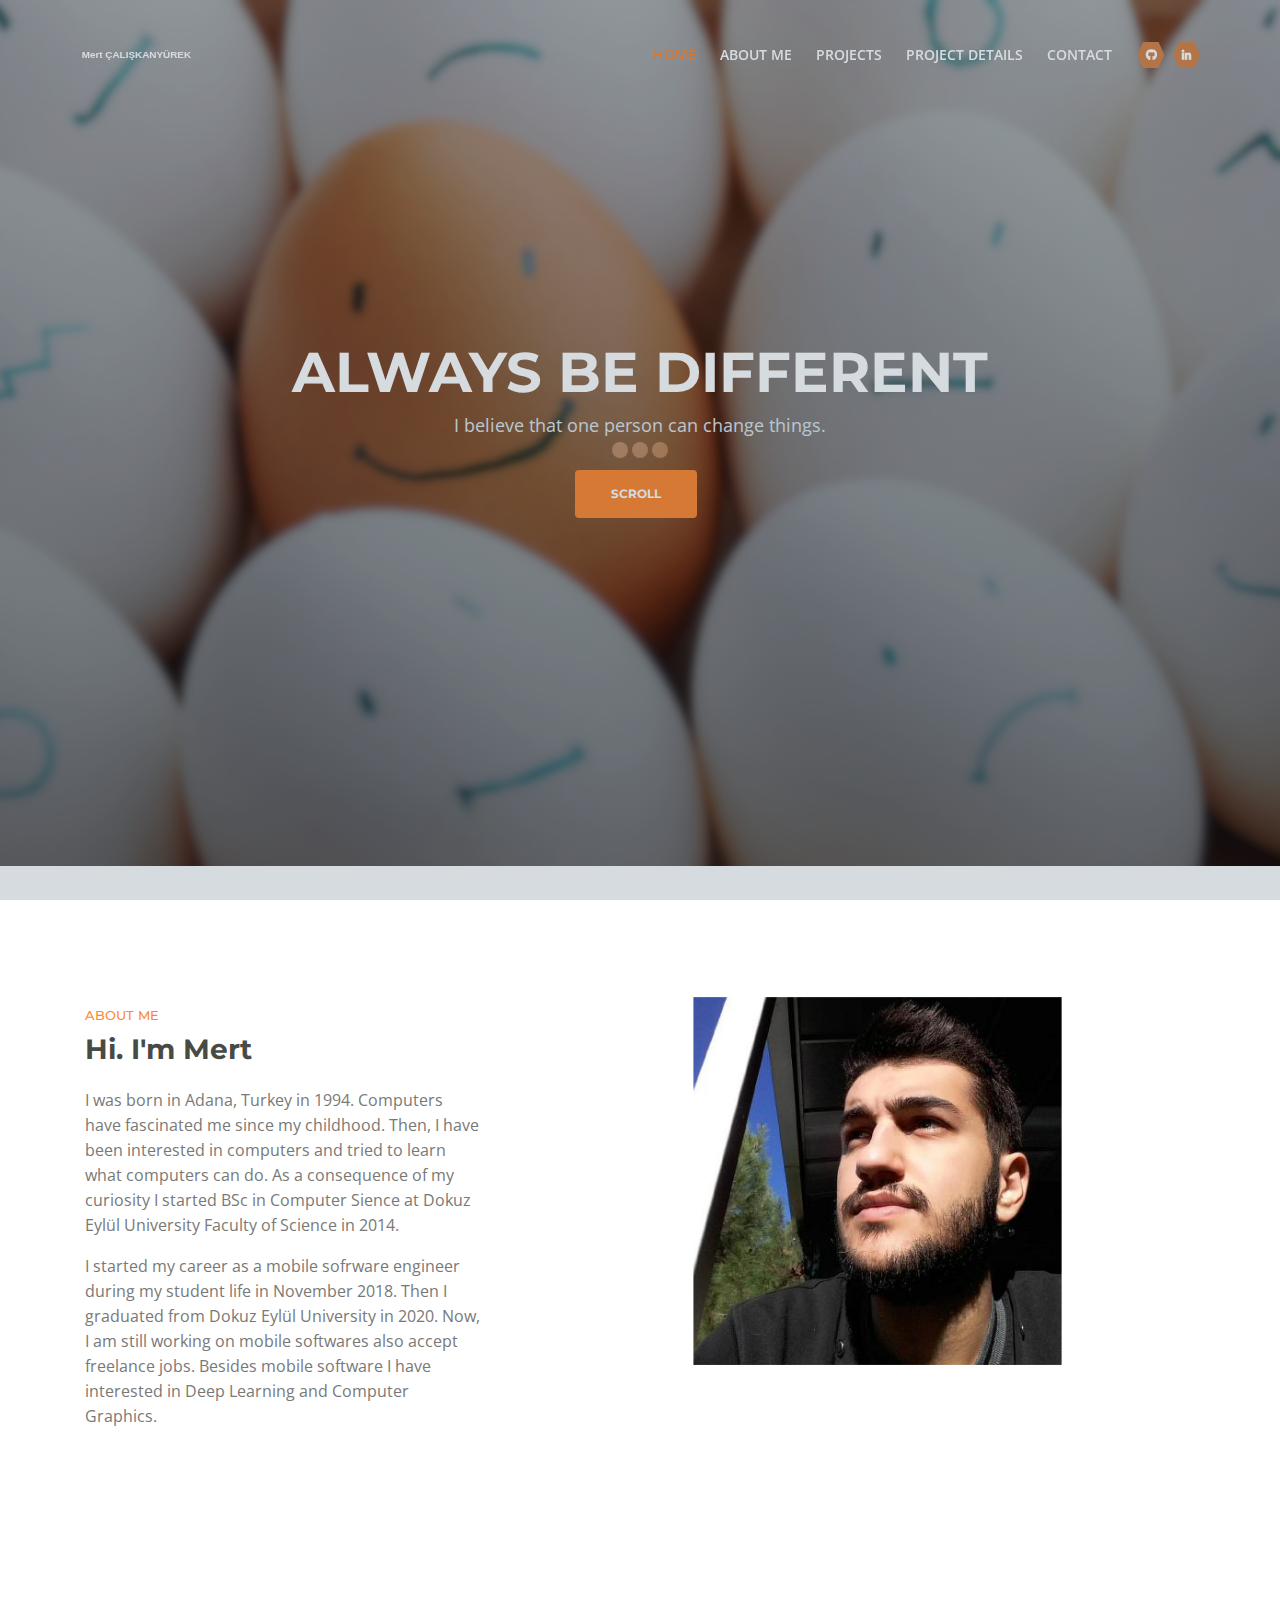
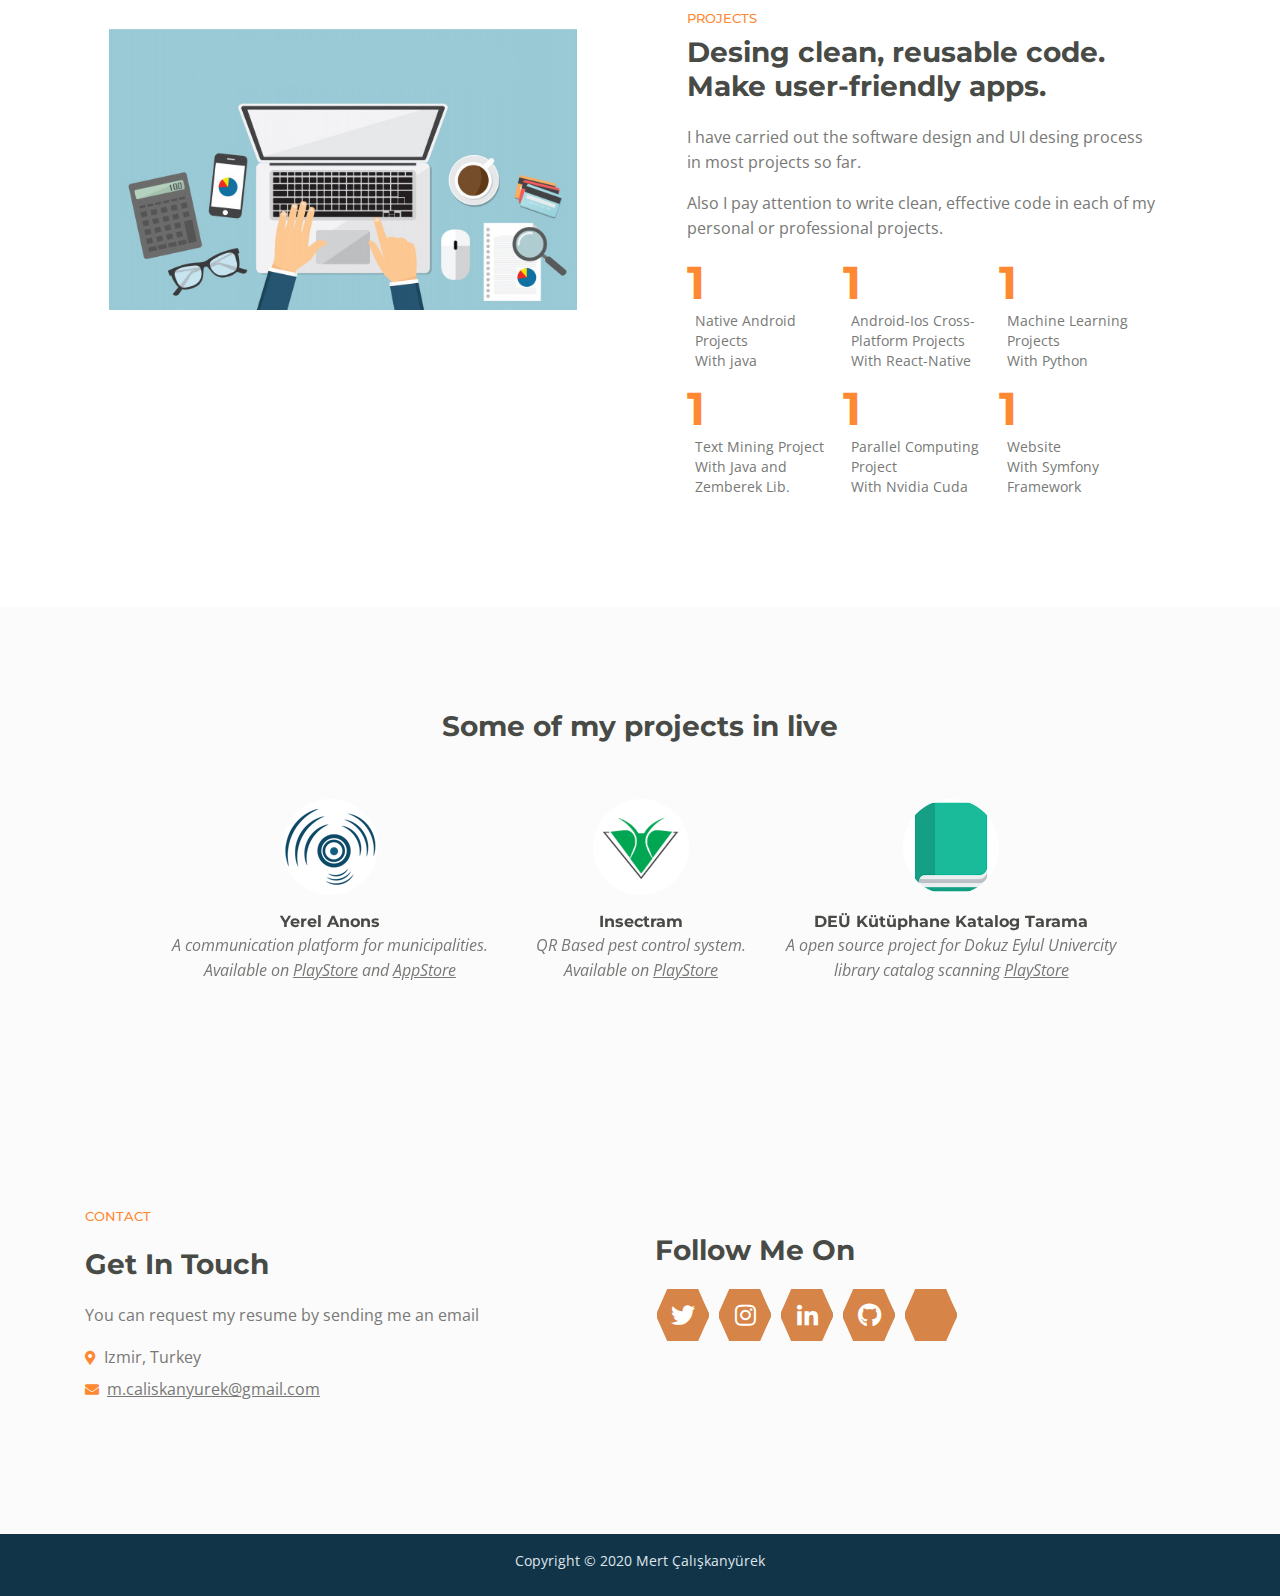
==== commit 271ed95b: "about me modified" ====
--- a/index.html
+++ b/index.html
@@ -120,14 +120,16 @@
                     <div class="text-container">
                         <div class="section-title">ABOUT ME</div>
                         <h2>Hi. I'm Mert</h2>
-                        <p>I was born in Adana, Turkey in 1994. Computers have fascinated me when I was child.
-                          Since then, I have been playing computers, learn what they can do. In 2014 I started
-                          BSc. in Computer Science on Dokuz Eylül Ünivercity Faculty of Science. I'm in love with science :)
+                        <p>I was born in Adana, Turkey in 1994. Computers have fascinated me since my childhood.
+                          Then, I have been interested in computers and tried to learn what computers can do.
+                          As a consequence of my curiosity I started BSc in Computer Sience at Dokuz Eylül University
+                          Faculty of Science in 2014.
                         </p>
                         <p>
-                          I started my professional life as a mobile software engineer in Nov. 2018.
-                          I gratuaded Dokuz Eylül Ünivercity in 2020. Now I'm still working on mobile softwares also accept freelance jobs.
-                          Besides these I interested in Deep Learning and Computer Graphics.
+                          I started my career as a mobile sofrware engineer during my student life in November 2018.
+                          Then I graduated from Dokuz Eylül University in 2020. Now, I am still working on mobile
+                          softwares also accept freelance jobs. Besides mobile software I have interested in Deep
+                          Learning and Computer Graphics.
                         </p>
                         <!--<p class="testimonial-text">"Our mission here at Aira is to get you through those tough moments relying on our team's expertise in starting and growing companies."</p>
                         <div class="testimonial-author">Louise Donovan - CEO</div>-->
@@ -210,7 +212,7 @@
                         <div id="counter">
                             <div class="cell">
                                 <div class="counter-value number-count" data-count="1">1</div>
-                                <div class="counter-info">Text Mining Project<br>With Java Swing Framework</div>
+                                <div class="counter-info">Text Mining Project<br>With Java and Zemberek Lib.</div>
                             </div>
                             <div class="cell">
                                 <div class="counter-value number-count" data-count="1">1</div>
@@ -269,7 +271,7 @@
                                             <img class="card-image"src="images/insectram.png" title="go to website">
                                         </a>
                                         <div class="testimonial-author">Insectram</div>
-                                        <div class="testimonial-text">QR Based past control system. Available on
+                                        <div class="testimonial-text">QR Based pest control system. Available on
                                           <a href="https://play.google.com/store/apps/details?id=tr.com.datahan.insectram">PlayStore</a>
                                         </div>
                                     </div>
@@ -311,53 +313,52 @@
     <!-- Contact -->
     <div id="contact" class="form-2">
         <div class="container">
+            <div class="section-title">CONTACT</div>
             <div class="row">
                 <div class="col-lg-6">
                     <div class="text-container">
-                        <div class="section-title">CONTACT</div>
-                        <h2>Get In Touch Using The Form</h2>
+                        <h2>Get In Touch</h2>
                         <p>You can request my resume by sending me an email</p>
                         <ul class="list-unstyled li-space-lg">
                             <li class="address"><i class="fas fa-map-marker-alt"></i>Izmir, Turkey</li>
                             <li><i class="fas fa-envelope"></i><a href="mailto:m.caliskanyurek@gmail.com">m.caliskanyurek@gmail.com</a></li>
                         </ul>
-                        <h3>Follow Me</h3>
-
-                        <span class="fa-stack">
-                            <a href="https://twitter.com/mertsoyadiuzun">
-                                <span class="hexagon"></span>
-                                <i class="fab fa-twitter fa-stack-1x"></i>
-                            </a>
-                        </span>
-                        <span class="fa-stack">
-                            <a href="https://www.instagram.com/m.caliskanyurek/">
-                                <span class="hexagon"></span>
-                                <i class="fab fa-instagram fa-stack-1x"></i>
-                            </a>
-                        </span>
-                        <span class="fa-stack">
-                            <a href="https://www.linkedin.com/in/mert-%C3%A7al%C4%B1%C5%9Fkany%C3%BCrek-559464158">
-                                <span class="hexagon"></span>
-                                <i class="fab fa-linkedin-in fa-stack-1x"></i>
-                            </a>
-                        </span>
-                        <span class="fa-stack">
-                            <a href="https://github.com/mertcaliskanyurek">
-                                <span class="hexagon"></span>
-                                <i class="fab fa-github fa-stack-1x"></i>
-                            </a>
-                        </span>
-                        <span class="fa-stack">
-                            <a href="https://www.hackerrank.com/m_caliskanyurek">
-                                <span class="hexagon"></span>
-                                <i class="fab fa-hackerrank fa-stack-1x"></i>
-                            </a>
-                        </span>
                     </div> <!-- end of text-container -->
                 </div> <!-- end of col -->
                 <div class="col-lg-6">
-
-                    <!-- Contact Form -->
+                  <h2>Follow Me On</h2>
+
+                  <span class="fa-stack">
+                      <a href="https://twitter.com/mertsoyadiuzun">
+                          <span class="hexagon"></span>
+                          <i class="fab fa-twitter fa-stack-1x"></i>
+                      </a>
+                  </span>
+                  <span class="fa-stack">
+                      <a href="https://www.instagram.com/m.caliskanyurek/">
+                          <span class="hexagon"></span>
+                          <i class="fab fa-instagram fa-stack-1x"></i>
+                      </a>
+                  </span>
+                  <span class="fa-stack">
+                      <a href="https://www.linkedin.com/in/mert-%C3%A7al%C4%B1%C5%9Fkany%C3%BCrek-559464158">
+                          <span class="hexagon"></span>
+                          <i class="fab fa-linkedin-in fa-stack-1x"></i>
+                      </a>
+                  </span>
+                  <span class="fa-stack">
+                      <a href="https://github.com/mertcaliskanyurek">
+                          <span class="hexagon"></span>
+                          <i class="fab fa-github fa-stack-1x"></i>
+                      </a>
+                  </span>
+                  <span class="fa-stack">
+                      <a href="https://www.hackerrank.com/m_caliskanyurek">
+                          <span class="hexagon"></span>
+                          <i class="fab fa-hackerrank fa-stack-1x"></i>
+                      </a>
+                  </span>
+                    <!-- Contact Form
                     <form id="contactForm" data-toggle="validator" data-focus="false">
                         <div class="form-group">
                             <input type="text" class="form-control-input" id="cname" required>
@@ -381,7 +382,7 @@
                             <div id="cmsgSubmit" class="h3 text-center hidden"></div>
                         </div>
                     </form>
-                    <!-- end of contact form -->
+                     end of contact form -->
 
                 </div> <!-- end of col -->
             </div> <!-- end of row -->
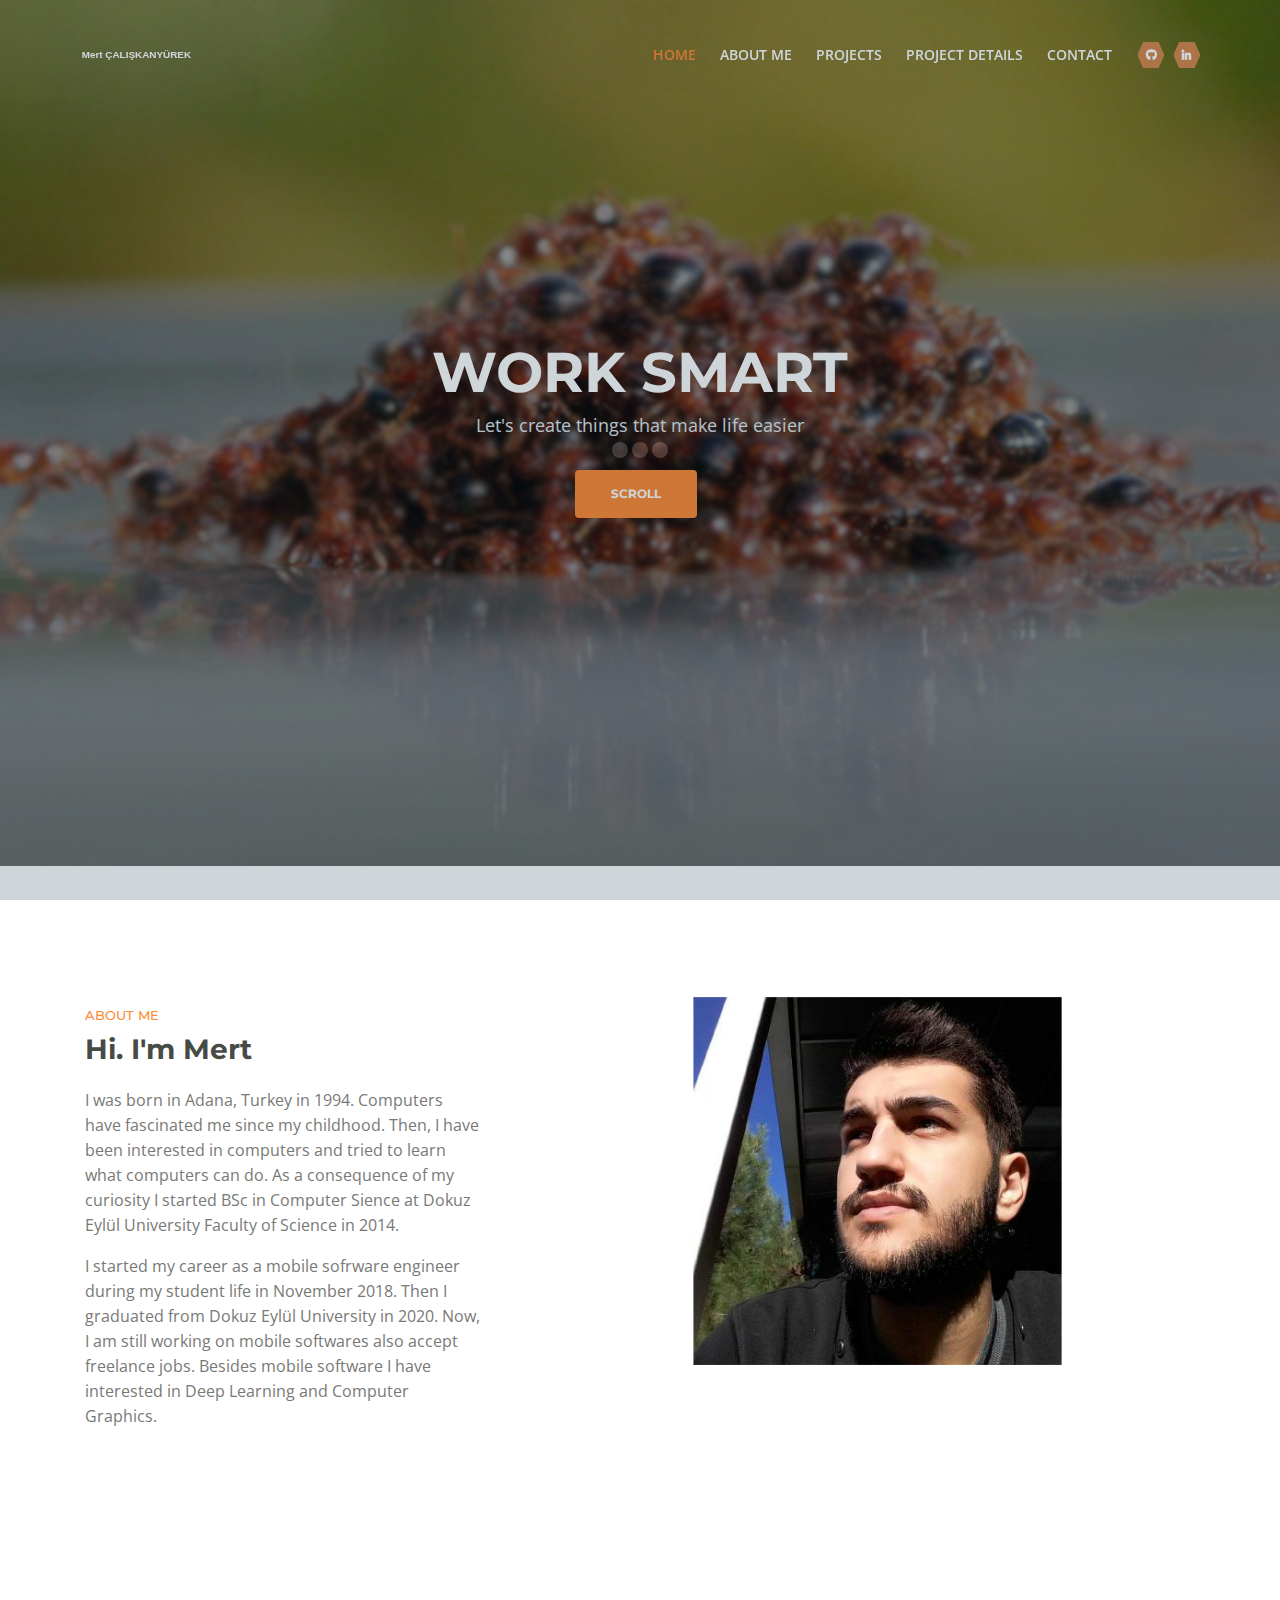
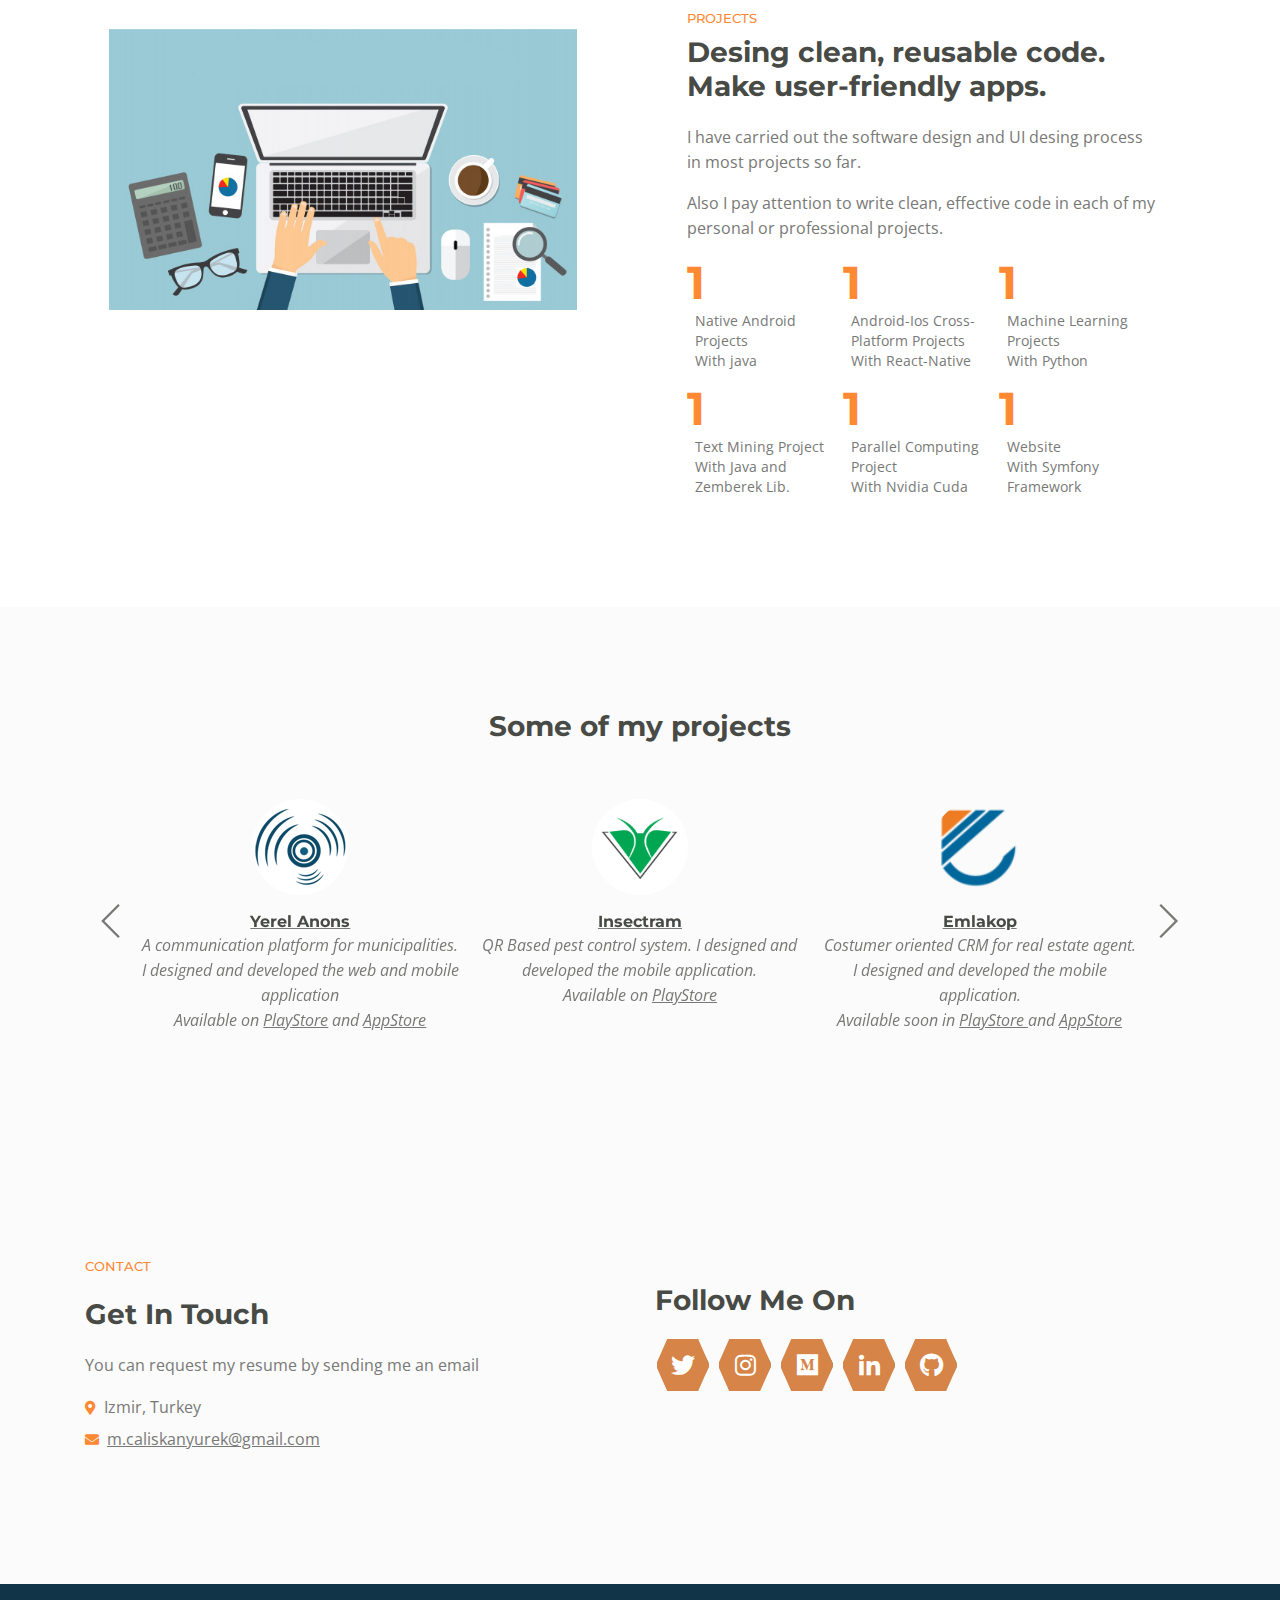
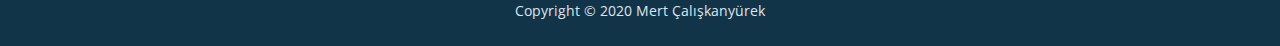
==== commit a0961855: "added some additional information" ====
--- a/index.html
+++ b/index.html
@@ -101,8 +101,8 @@
                 <div class="row">
                     <div class="col-lg-12">
                         <div class="text-container">
-                            <h1>ALWAYS BE <span id="js-rotating">DIFFERENT, PASSIONATE, CREATIVE</span></h1>
-                            <p class="p-heading p-large">I believe that one person can change things.</p>
+                            <h1>WORK <span id="js-rotating">SMART, CREATIVE, COLLABORATIVELY, HARD</span></h1>
+                            <p class="p-heading p-large"> Let's create things that make life easier</p>
                             <a class="btn-solid-lg page-scroll" href="#about">SCROLL</a>
                         </div>
                     </div> <!-- end of col -->
@@ -131,8 +131,6 @@
                           softwares also accept freelance jobs. Besides mobile software I have interested in Deep
                           Learning and Computer Graphics.
                         </p>
-                        <!--<p class="testimonial-text">"Our mission here at Aira is to get you through those tough moments relying on our team's expertise in starting and growing companies."</p>
-                        <div class="testimonial-author">Louise Donovan - CEO</div>-->
                     </div> <!-- end of text-container -->
                 </div> <!-- end of col -->
                 <div class="col-lg-7">
@@ -237,7 +235,7 @@
         <div class="container">
             <div class="row">
                 <div class="col-lg-12">
-                    <h2>Some of my projects in live</h2>
+                    <h2>Some of my projects</h2>
                     <p class="p-heading"></p>
                 </div> <!-- end of col -->
             </div> <!-- end of row -->
@@ -248,16 +246,18 @@
                     <div class="slider-container">
                         <div class="swiper-container card-slider">
                             <div class="swiper-wrapper">
-
                                 <!-- Slide -->
-                                <div class="">
+                                <div class="swiper-slide">
                                     <div class="card">
                                         <a class="card-image mb-3" href="https://yerelanons.net" class="card-body">
                                             <img class="card-image" src="images/yerelanons.png" title="go to website">
                                         </a>
-                                        <div class="testimonial-author">Yerel Anons</div>
-                                        <div class="testimonial-text">A communication platform for municipalities.
-                                          Available on <a href="https://play.google.com/store/apps/details?id=com.yerelanons">PlayStore</a>
+                                        <a href="https://yerelanons.net">
+                                            <div class="testimonial-author">Yerel Anons</div>
+                                        </a>
+                                        <div class="testimonial-text">A communication platform for municipalities. 
+                                            I designed and developed the web and mobile application
+                                          <br> Available on <a href="https://play.google.com/store/apps/details?id=com.yerelanons">PlayStore</a>
                                           and <a href="https://apps.apple.com/tr/app/yerel-anons/id1500438122?l=tr"> AppStore </a>
                                         </div>
                                     </div>
@@ -265,39 +265,71 @@
                                 <!-- end of slide -->
 
                                 <!-- Slide -->
-                                <div class="">
+                                <div class="swiper-slide">
                                     <div class="card">
-                                        <a class="card-image mb-3" href="https://insectram.io" class="card-body">
+                                        <a class="card-image mb-3" href="https://www.insectram.co.uk" class="card-body">
                                             <img class="card-image"src="images/insectram.png" title="go to website">
                                         </a>
-                                        <div class="testimonial-author">Insectram</div>
-                                        <div class="testimonial-text">QR Based pest control system. Available on
-                                          <a href="https://play.google.com/store/apps/details?id=tr.com.datahan.insectram">PlayStore</a>
+                                        <a href="https://www.insectram.co.uk">
+                                            <div class="testimonial-author">Insectram</div>
+                                        </a>
+                                        <div class="testimonial-text">QR Based pest control system. I designed and developed the mobile application. 
+                                           <br> Available on <a href="https://play.google.com/store/apps/details?id=tr.com.datahan.insectram">PlayStore</a>
                                         </div>
                                     </div>
                                 </div> <!-- end of swiper-slide -->
                                 <!-- end of slide -->
 
                                 <!-- Slide -->
-                                <div class="">
+                                <div class="swiper-slide">
                                     <div class="card">
-                                        <a class="card-image mb-3" href="http://www.kutuphane.deu.edu.tr/en/home-page/" class="card-body">
-                                            <img class="card-image"src="images/deu.png" title="go to website">
-                                        </a>
-                                        <div class="testimonial-author">DEÜ Kütüphane Katalog Tarama</div>
-                                        <div class="testimonial-text">A open source project for Dokuz Eylul Univercity library catalog scanning
-                                          <a href="https://play.google.com/store/apps/details?id=mosstech.dokuzeylulkatalogtarama">PlayStore</a>
+                                        <a class="card-image mb-3" href="https://emlakop.com.tr/" class="card-body">
+                                            <img class="card-image"src="images/emlakop.png" title="go to website">
+                                        </a>
+                                        <a href="https://emlakop.com.tr/">
+                                            <div class="testimonial-author">Emlakop</div>
+                                        </a>
+                                        <div class="testimonial-text">Costumer oriented CRM for real estate agent. I designed and developed the mobile application.
+                                            <br> Available soon in <a href="">PlayStore </a> and <a href=""> AppStore </a>
                                         </div>
                                     </div>
                                 </div> <!-- end of swiper-slide -->
                                 <!-- end of slide -->
 
+                                <!-- Slide -->
+                                <div class="swiper-slide">
+                                    <div class="card">
+                                        <a class="card-image mb-3" href="" class="card-body">
+                                            <img class="card-image"src="images/starradio.png" title="go to website">
+                                        </a>
+                                        <div class="testimonial-author">Star Radio</div>
+                                        <div class="testimonial-text"> Radio streaming app which allows messaging. I designed and developed the mobile application.
+                                          <br>  Available soon <a href="">PlayStore</a>
+                                        </div>
+                                    </div>
+                                </div> <!-- end of swiper-slide -->
+                                <!-- end of slide -->
+
+                                <!-- Slide -->
+                                <div class="swiper-slide">
+                                    <div class="card">
+                                        <a class="card-image mb-3" href="" class="card-body">
+                                            <img class="card-image"src="images/deu.png" title="go to website">
+                                        </a>
+                                        <div class="testimonial-author">DEÜ Kütüphane Katalog Tarama</div>
+                                        <div class="testimonial-text">A open source project for Dokuz Eylul Univercity library catalog scanning. I designed and developed the mobile application.
+                                           <br> Available on <a href="https://play.google.com/store/apps/details?id=mosstech.dokuzeylulkatalogtarama">PlayStore</a>
+                                        </div>
+                                    </div>
+                                </div> <!-- end of swiper-slide -->
+                                <!-- end of slide -->
+
                             </div> <!-- end of swiper-wrapper -->
 
-                            <!-- Add Arrows
+                            <!-- Add Arrows -->
                             <div class="swiper-button-next"></div>
                             <div class="swiper-button-prev"></div>
-                            <!- end of add arrows -->
+                            <!-- end of add arrows -->
 
                         </div> <!-- end of swiper-container -->
                     </div> <!-- end of sliedr-container -->
@@ -338,6 +370,12 @@
                       <a href="https://www.instagram.com/m.caliskanyurek/">
                           <span class="hexagon"></span>
                           <i class="fab fa-instagram fa-stack-1x"></i>
+                      </a>
+                  </span>
+                  <span class="fa-stack">
+                      <a href="https://medium.com/@m.caliskanyurek">
+                          <span class="hexagon"></span>
+                          <i class="fab fa-medium fa-stack-1x"></i>
                       </a>
                   </span>
                   <span class="fa-stack">
@@ -352,38 +390,6 @@
                           <i class="fab fa-github fa-stack-1x"></i>
                       </a>
                   </span>
-                  <span class="fa-stack">
-                      <a href="https://www.hackerrank.com/m_caliskanyurek">
-                          <span class="hexagon"></span>
-                          <i class="fab fa-hackerrank fa-stack-1x"></i>
-                      </a>
-                  </span>
-                    <!-- Contact Form
-                    <form id="contactForm" data-toggle="validator" data-focus="false">
-                        <div class="form-group">
-                            <input type="text" class="form-control-input" id="cname" required>
-                            <label class="label-control" for="cname">Name</label>
-                            <div class="help-block with-errors"></div>
-                        </div>
-                        <div class="form-group">
-                            <input type="email" class="form-control-input" id="cemail" required>
-                            <label class="label-control" for="cemail">Email</label>
-                            <div class="help-block with-errors"></div>
-                        </div>
-                        <div class="form-group">
-                            <textarea class="form-control-textarea" id="cmessage" required></textarea>
-                            <label class="label-control" for="cmessage">Your message</label>
-                            <div class="help-block with-errors"></div>
-                        </div>
-                        <div class="form-group">
-                            <button type="submit" class="form-control-submit-button">SUBMIT MESSAGE</button>
-                        </div>
-                        <div class="form-message">
-                            <div id="cmsgSubmit" class="h3 text-center hidden"></div>
-                        </div>
-                    </form>
-                     end of contact form -->
-
                 </div> <!-- end of col -->
             </div> <!-- end of row -->
         </div> <!-- end of container -->
--- a/css/styles.css
+++ b/css/styles.css
@@ -1,9 +1,4 @@
-ff8832/* Template: Aria - Business HTML Landing Page Template
-   Author: Inovatik
-   Created: Jul 2019
-   Description: Master CSS file
-*/
-
+ff8832
 /*****************************************
 Table Of Contents:
 
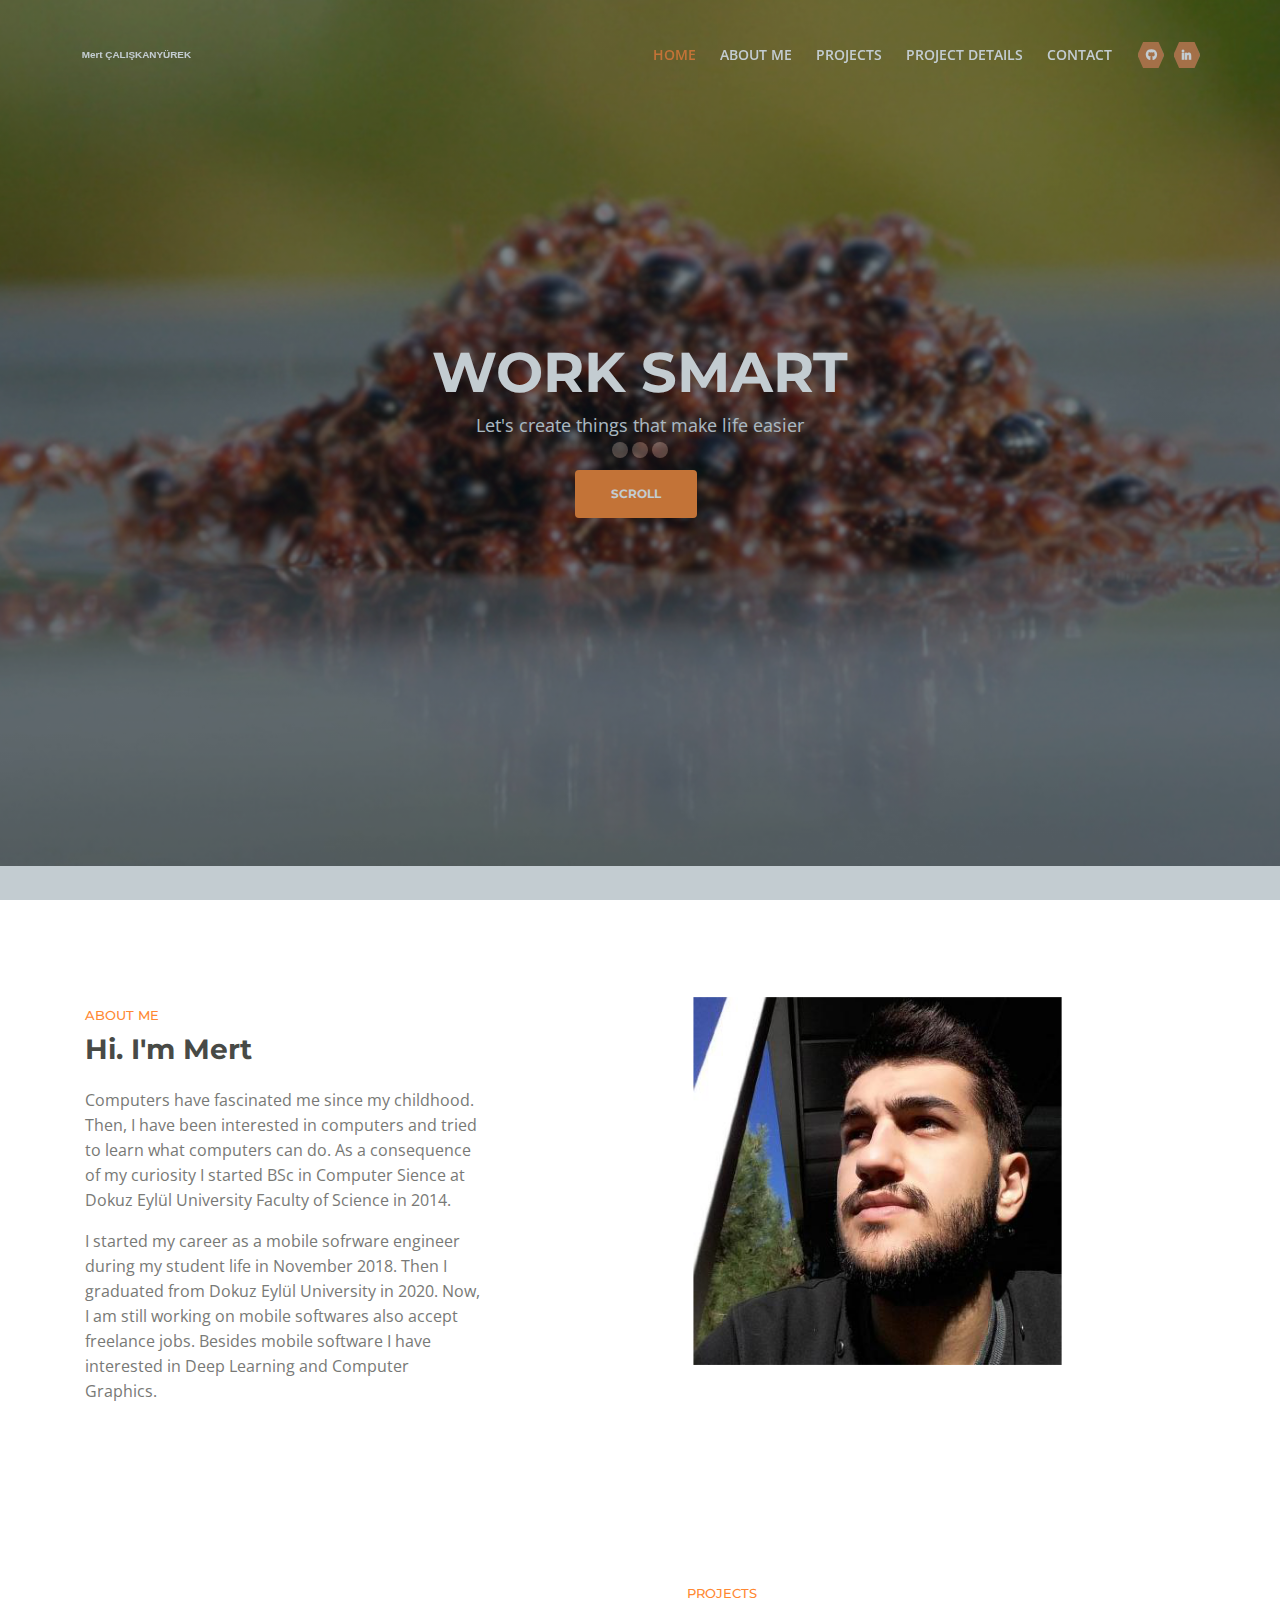
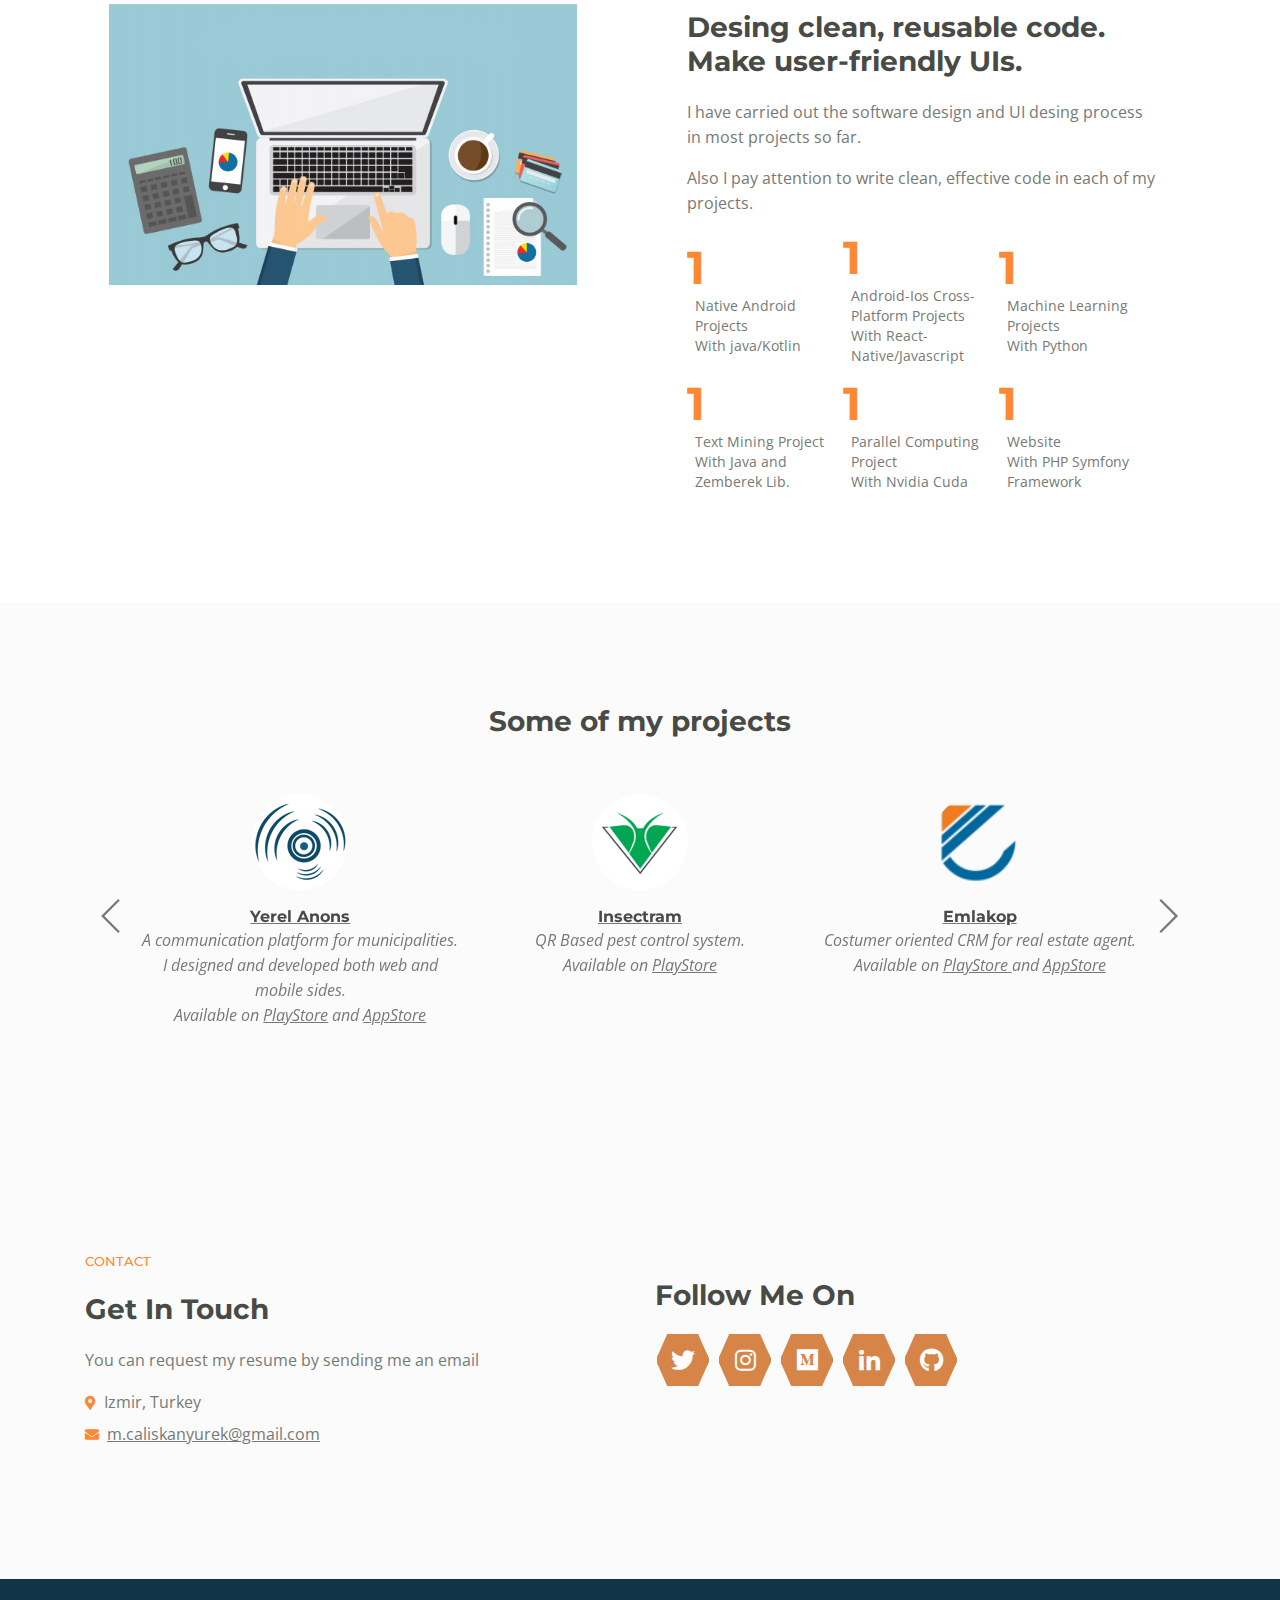
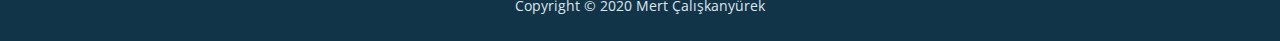
==== commit c6a10ce4: "RS-580 policy_en added" ====
--- a/index.html
+++ b/index.html
@@ -101,7 +101,7 @@
                 <div class="row">
                     <div class="col-lg-12">
                         <div class="text-container">
-                            <h1>WORK <span id="js-rotating">SMART, CREATIVE, COLLABORATIVELY, HARD</span></h1>
+                            <h1>WORK <span id="js-rotating">SMART, CREATIVE, HARD</span></h1>
                             <p class="p-heading p-large"> Let's create things that make life easier</p>
                             <a class="btn-solid-lg page-scroll" href="#about">SCROLL</a>
                         </div>
@@ -120,7 +120,7 @@
                     <div class="text-container">
                         <div class="section-title">ABOUT ME</div>
                         <h2>Hi. I'm Mert</h2>
-                        <p>I was born in Adana, Turkey in 1994. Computers have fascinated me since my childhood.
+                        <p>Computers have fascinated me since my childhood.
                           Then, I have been interested in computers and tried to learn what computers can do.
                           As a consequence of my curiosity I started BSc in Computer Sience at Dokuz Eylül University
                           Faculty of Science in 2014.
@@ -143,39 +143,6 @@
     </div> <!-- end of basic-1 -->
     <!-- end of intro -->
 
-
-    <!-- Description -->
-
-    <!-- end of description -->
-
-
-    <!-- Services -->
-
-    <!-- end of services -->
-
-
-    <!-- Details -->
-
-
-    <!-- end of details  -->
-
-
-
-
-    <!-- Projects -->
-
-    <!-- end of projects -->
-
-
-    <!-- Project Lightboxes -->
-
-    <!-- end of project lightboxes -->
-
-    <!-- Team -->
-
-    <!-- end of team -->
-
-
     <!-- About -->
     <div id="projects" class="counter">
         <div class="container">
@@ -188,19 +155,19 @@
                 <div class="col-lg-7 col-xl-6">
                     <div class="text-container">
                         <div class="section-title">PROJECTS</div>
-                        <h2>Desing clean, reusable code. Make user-friendly apps.</h2>
+                        <h2>Desing clean, reusable code. Make user-friendly UIs.</h2>
                         <p>I have carried out the software design and UI desing process in most projects so far.</p>
-                        <p>Also I pay attention to write clean, effective code in each of my personal or professional projects.</p>
+                        <p>Also I pay attention to write clean, effective code in each of my projects.</p>
 
                         <!-- Counter -->
                         <div id="counter">
                             <div class="cell">
                                 <div class="counter-value number-count" data-count="5">1</div>
-                                <div class="counter-info">Native Android Projects<br>With java</div>
+                                <div class="counter-info">Native Android Projects<br>With java/Kotlin</div>
                             </div>
                             <div class="cell">
                                 <div class="counter-value number-count" data-count="4">1</div>
-                                <div class="counter-info">Android-Ios Cross-Platform Projects<br>With React-Native</div>
+                                <div class="counter-info">Android-Ios Cross-Platform Projects<br>With React-Native/Javascript</div>
                             </div>
                             <div class="cell">
                                 <div class="counter-value number-count" data-count="2">1</div>
@@ -218,7 +185,7 @@
                             </div>
                             <div class="cell">
                                 <div class="counter-value number-count" data-count="1">1</div>
-                                <div class="counter-info">Website <br>With Symfony Framework</div>
+                                <div class="counter-info">Website <br>With PHP Symfony Framework</div>
                             </div>
                         </div>
                         <!-- end of counter -->
@@ -256,7 +223,7 @@
                                             <div class="testimonial-author">Yerel Anons</div>
                                         </a>
                                         <div class="testimonial-text">A communication platform for municipalities. 
-                                            I designed and developed the web and mobile application
+                                            I designed and developed both web and mobile sides.
                                           <br> Available on <a href="https://play.google.com/store/apps/details?id=com.yerelanons">PlayStore</a>
                                           and <a href="https://apps.apple.com/tr/app/yerel-anons/id1500438122?l=tr"> AppStore </a>
                                         </div>
@@ -273,7 +240,7 @@
                                         <a href="https://www.insectram.co.uk">
                                             <div class="testimonial-author">Insectram</div>
                                         </a>
-                                        <div class="testimonial-text">QR Based pest control system. I designed and developed the mobile application. 
+                                        <div class="testimonial-text">QR Based pest control system. 
                                            <br> Available on <a href="https://play.google.com/store/apps/details?id=tr.com.datahan.insectram">PlayStore</a>
                                         </div>
                                     </div>
@@ -289,8 +256,8 @@
                                         <a href="https://emlakop.com.tr/">
                                             <div class="testimonial-author">Emlakop</div>
                                         </a>
-                                        <div class="testimonial-text">Costumer oriented CRM for real estate agent. I designed and developed the mobile application.
-                                            <br> Available soon in <a href="">PlayStore </a> and <a href=""> AppStore </a>
+                                        <div class="testimonial-text">Costumer oriented CRM for real estate agent.
+                                            <br> Available on <a href="https://play.google.com/store/apps/details?id=com.emlakop">PlayStore </a> and <a href="https://apps.apple.com/tr/app/emlakop/id1524968675?l=tr"> AppStore </a>
                                         </div>
                                     </div>
                                 </div> <!-- end of swiper-slide -->
@@ -302,8 +269,22 @@
                                         <a class="card-image mb-3" href="" class="card-body">
                                             <img class="card-image"src="images/starradio.png" title="go to website">
                                         </a>
+                                        <div class="testimonial-author">RS-580</div>
+                                        <div class="testimonial-text"> A mobile arcade game.
+                                        <br>  Available on <a href="https://play.google.com/store/apps/details?id=com.emlakop">PlayStore</a>
+                                        </div>
+                                    </div>
+                                </div> <!-- end of swiper-slide -->
+                                <!-- end of slide -->
+
+                                <!-- Slide -->
+                                <div class="swiper-slide">
+                                    <div class="card">
+                                        <a class="card-image mb-3" href="" class="card-body">
+                                            <img class="card-image"src="images/starradio.png" title="go to website">
+                                        </a>
                                         <div class="testimonial-author">Star Radio</div>
-                                        <div class="testimonial-text"> Radio streaming app which allows messaging. I designed and developed the mobile application.
+                                        <div class="testimonial-text"> Radio streaming app which allows messaging.
                                           <br>  Available soon <a href="">PlayStore</a>
                                         </div>
                                     </div>
@@ -317,7 +298,7 @@
                                             <img class="card-image"src="images/deu.png" title="go to website">
                                         </a>
                                         <div class="testimonial-author">DEÜ Kütüphane Katalog Tarama</div>
-                                        <div class="testimonial-text">A open source project for Dokuz Eylul Univercity library catalog scanning. I designed and developed the mobile application.
+                                        <div class="testimonial-text">A open source project for Dokuz Eylul Univercity library catalog scanning.
                                            <br> Available on <a href="https://play.google.com/store/apps/details?id=mosstech.dokuzeylulkatalogtarama">PlayStore</a>
                                         </div>
                                     </div>
